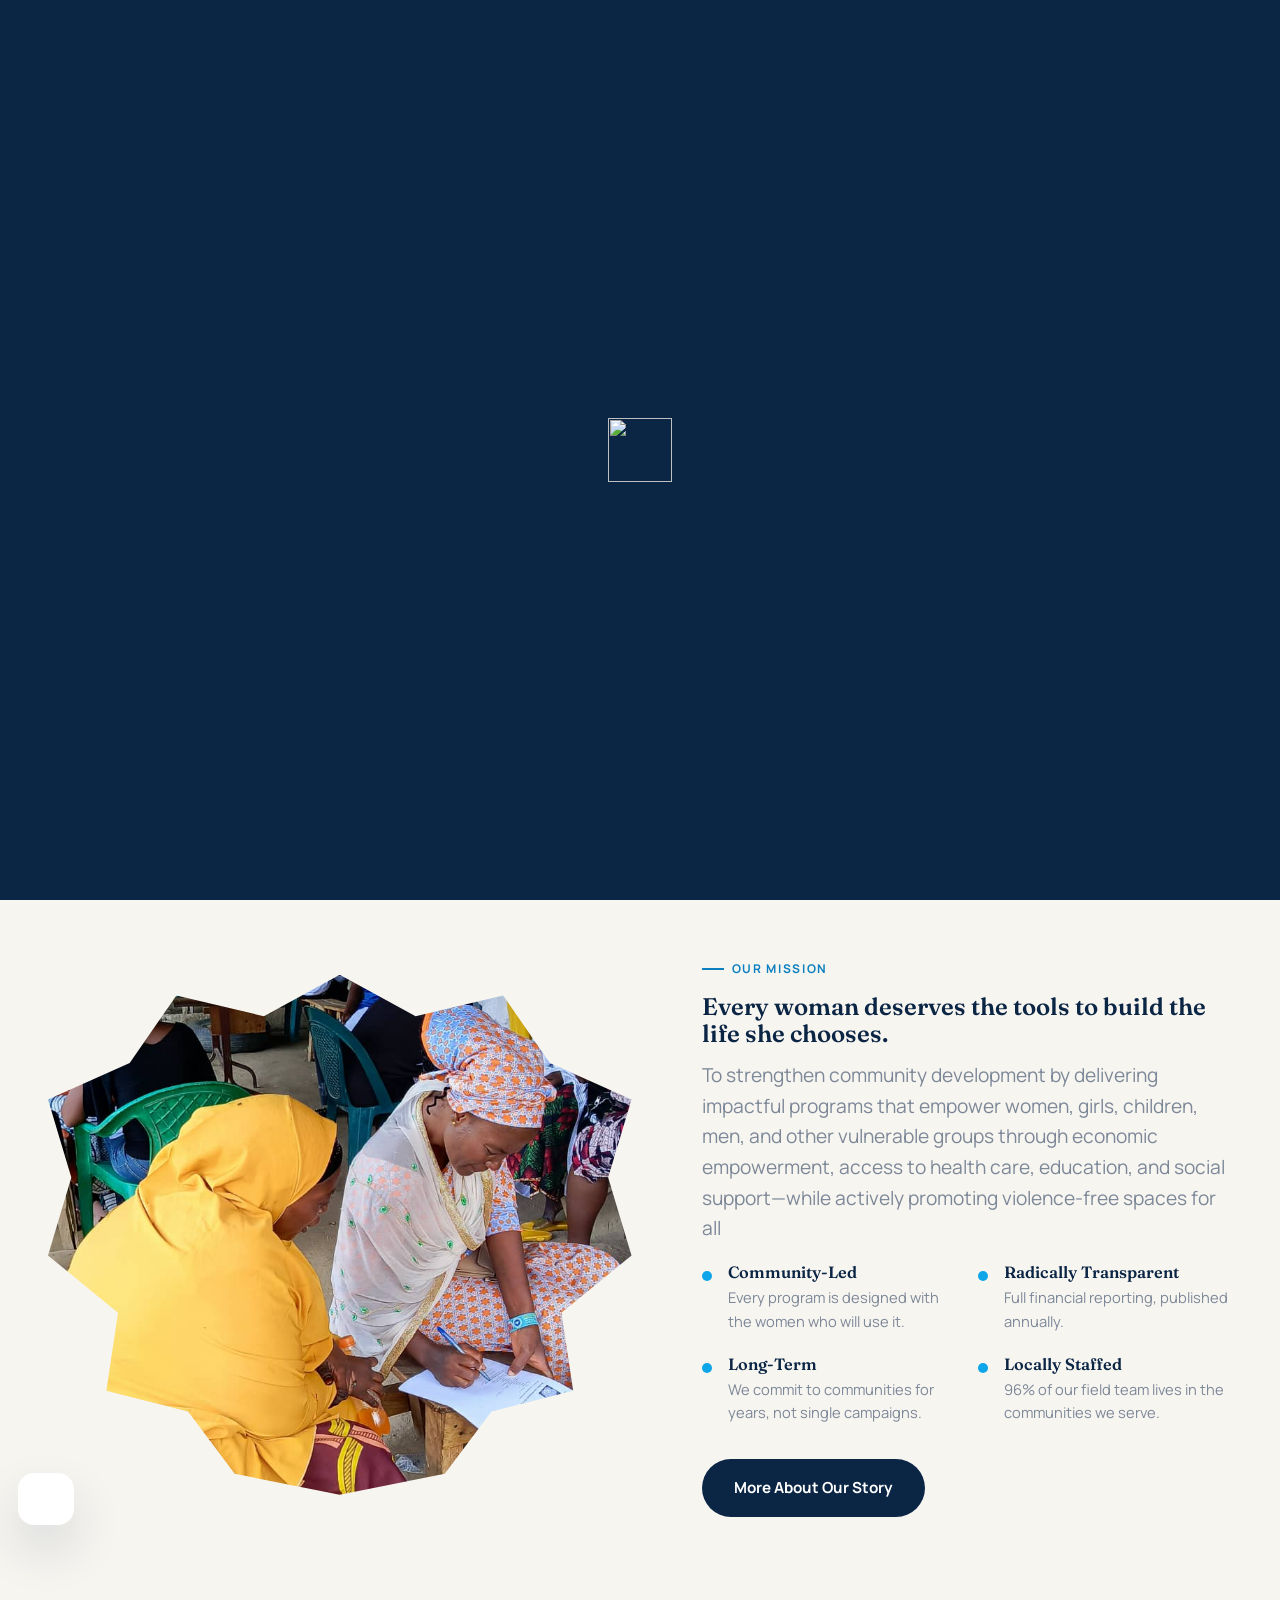
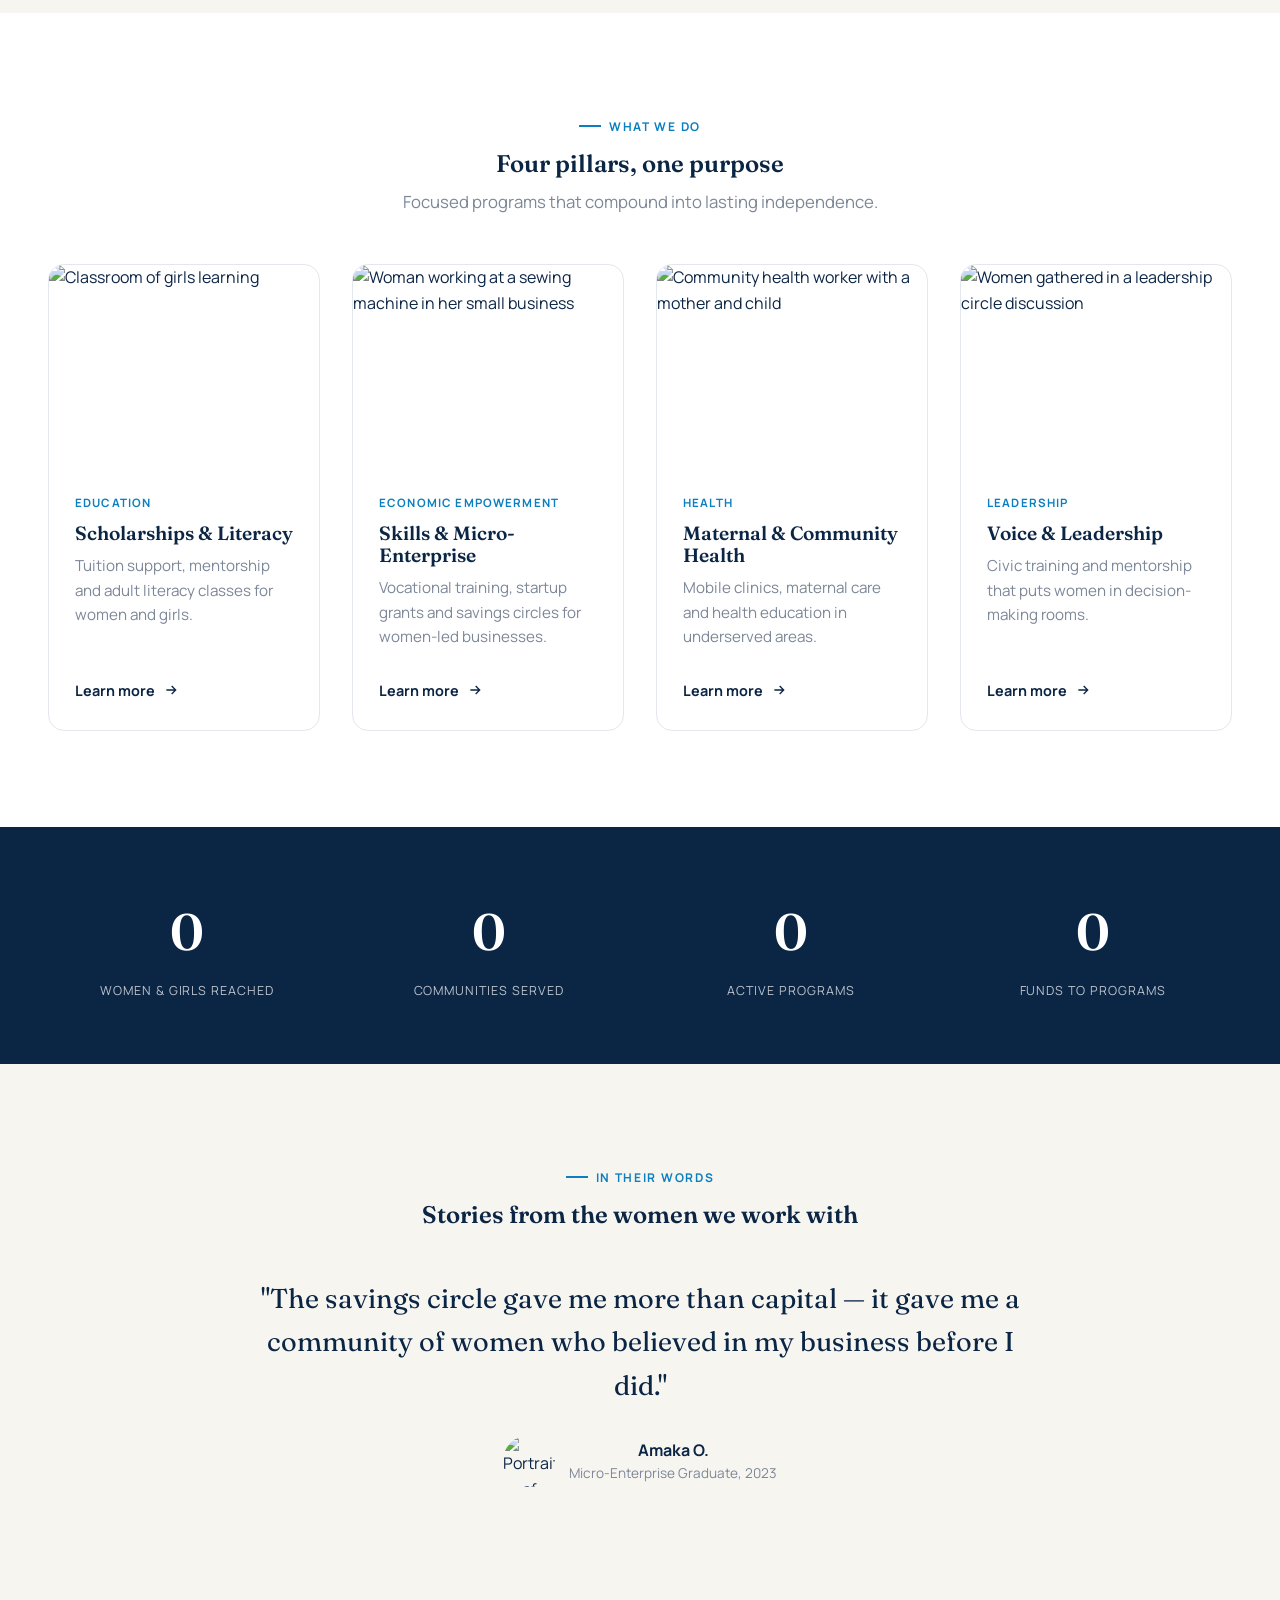
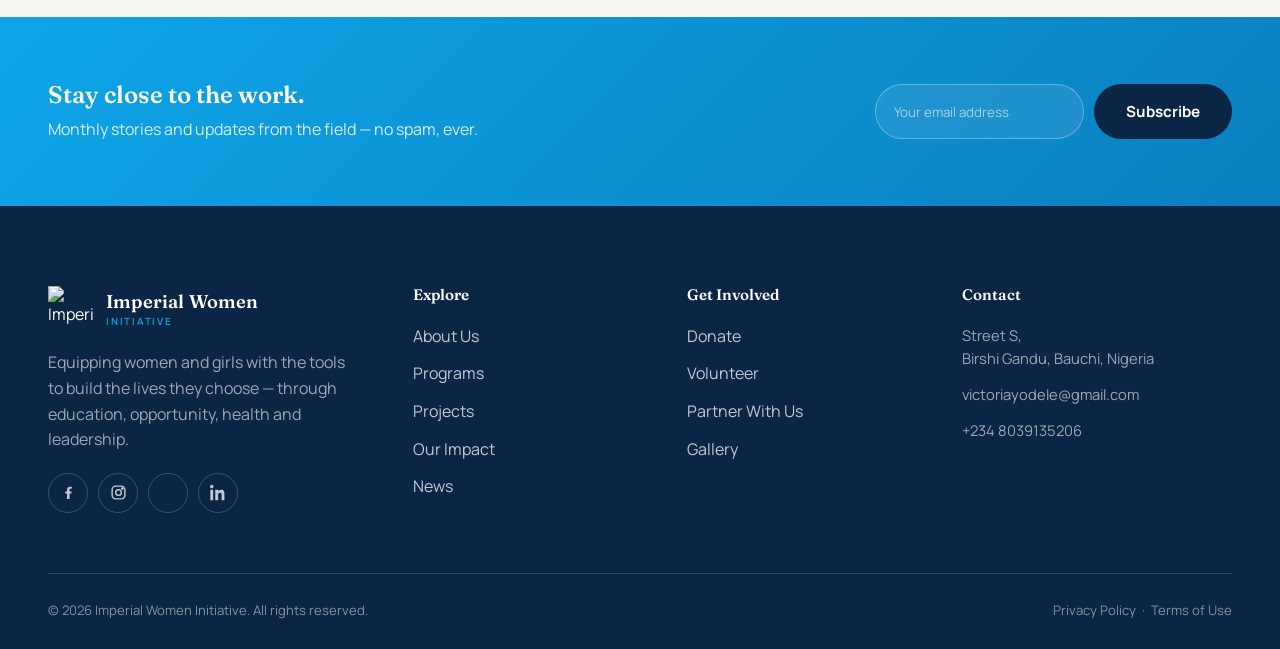
==== index.html @ da3be9a3 "Add files via upload Initial IWI website upload" ====
<!DOCTYPE html>
<html lang="en">
<head>
<meta charset="UTF-8">
<meta name="viewport" content="width=device-width, initial-scale=1.0">
<title>Imperial Women Initiative — Advancing Women, Strengthening Communities</title>
<meta name="description" content="Imperial Women Initiative empowers women and girls through education, economic opportunity, health access and leadership programs across our communities.">
<link rel="icon" href="images/logo.png">
<link rel="preconnect" href="https://fonts.googleapis.com">
<link href="https://fonts.googleapis.com/css2?family=Fraunces:opsz,wght@9..144,500;9..144,600;9..144,700&family=Manrope:wght@400;500;600;700;800&display=swap" rel="stylesheet">
<link rel="stylesheet" href="css/style.css">
</head>
<body class="is-home">

<div class="page-loader"><img src="images/logo.png" alt=""></div>

<!-- ============ HEADER ============ -->
<header class="site-header">
  <div class="container">
    <a href="index.html" class="brand">
      <img src="images/logo.png" alt="Imperial Women Initiative logo">
      <span class="brand-word">Imperial Women<span>Initiative</span></span>
    </a>
    <nav class="main-nav" id="main-nav">
      <a href="index.html">Home</a>
      <a href="about.html">About</a>
      <a href="programs.html">Programs</a>
      <a href="projects.html">Projects</a>
      <a href="impact.html">Impact</a>
      <a href="news.html">News</a>
      <a href="gallery.html">Gallery</a>
      <a href="contact.html">Contact</a>
    </nav>
    <div class="header-cta">
      <a href="donate.html" class="btn btn-primary">Donate</a>
      <button class="nav-toggle" aria-label="Open menu" aria-expanded="false">
        <svg viewBox="0 0 24 24" fill="none" stroke="currentColor" stroke-width="2"><path d="M4 7h16M4 12h16M4 17h16"/></svg>
      </button>
    </div>
  </div>
</header>

<!-- ============ HERO SLIDER ============ -->
<section class="hero-slider" id="home">
  <div class="hero-slide is-active" style="background-image:url('images/Imperial Women Initiative/hero.jpg');"></div>
  <div class="hero-slide" style="background-image:url('images/Imperial Women Initiative/IMG-20250911-WA0008.jpg');"></div>
  <div class="hero-slide" style="background-image:url('https://images.unsplash.com/photo-1573164713988-8665fc963095?q=80&w=1740&auto=format&fit=crop');"></div>

  <div class="hero-inner">
    <span class="hero-eyebrow">Registered Non-Profit · Est. 2016</span>
    <h1>Investing in women<br>is investing in <em>every</em> future.</h1>
    <p class="lede">Imperial Women Initiative equips women and girls with education, economic opportunity, health access and leadership — so entire communities rise with them.</p>
    <div class="hero-actions">
      <a href="donate.html" class="btn btn-primary">Support the Work</a>
      <a href="programs.html" class="btn btn-outline">Explore Our Programs</a>
    </div>

  <div class="hero-dots" aria-label="Slide navigation"></div>
  <div class="hero-nav">
    <button class="hero-arrow hero-prev" aria-label="Previous slide"><svg viewBox="0 0 24 24" fill="none" stroke="currentColor" stroke-width="2"><path d="M15 18l-6-6 6-6"/></svg></button>
    <button class="hero-arrow hero-next" aria-label="Next slide"><svg viewBox="0 0 24 24" fill="none" stroke="currentColor" stroke-width="2"><path d="M9 18l6-6-6-6"/></svg></button>
  </div>
</section>

<!-- ============ PARTNER MARQUEE ============ -->
<div class="marquee-strip">
  <div class="container" style="overflow:hidden;">
    <div class="marquee-track">
      <img src="https://placehold.co/140x40/7C8798/F7F5F0?text=UN+WOMEN" alt="Partner logo">
      <img src="https://placehold.co/140x40/7C8798/F7F5F0?text=GLOBAL+FUND" alt="Partner logo">
      <img src="https://placehold.co/140x40/7C8798/F7F5F0?text=HERSTRONG" alt="Partner logo">
      <img src="https://placehold.co/140x40/7C8798/F7F5F0?text=CIVIC+TRUST" alt="Partner logo">
      <img src="https://placehold.co/140x40/7C8798/F7F5F0?text=OPEN+ROADS" alt="Partner logo">
      <img src="https://placehold.co/140x40/7C8798/F7F5F0?text=BRIGHT+PATH" alt="Partner logo">
      <!-- duplicate set for seamless loop -->
      <img src="https://placehold.co/140x40/7C8798/F7F5F0?text=UN+WOMEN" alt="Partner logo">
      <img src="https://placehold.co/140x40/7C8798/F7F5F0?text=GLOBAL+FUND" alt="Partner logo">
      <img src="https://placehold.co/140x40/7C8798/F7F5F0?text=HERSTRONG" alt="Partner logo">
      <img src="https://placehold.co/140x40/7C8798/F7F5F0?text=CIVIC+TRUST" alt="Partner logo">
      <img src="https://placehold.co/140x40/7C8798/F7F5F0?text=OPEN+ROADS" alt="Partner logo">
      <img src="https://placehold.co/140x40/7C8798/F7F5F0?text=BRIGHT+PATH" alt="Partner logo">
    </div>
  </div>
</div>

<!-- ============ MISSION ============ -->
<section class="section">
  <div class="container mission-grid">
    <div class="mission-media">
      <div class="petal-frame">
        <img src="images/Imperial Women Initiative/IMG-20250911-WA0016.jpg" alt="Women in a skills training workshop">
      </div>
      <div class="mission-card">
        <span class="num"></span>
        <p></p>
      </div>
    </div>
    <div>
      <span class="eyebrow">Our Mission</span>
      <h2>Every woman deserves the tools to build the life she chooses.</h2>
      <p class="lede">To strengthen community development by delivering impactful programs that empower women, girls, children, men, and other vulnerable groups through economic empowerment, access to health care, education, and social support—while actively promoting violence-free spaces for all</p>
      <div class="value-list">
        <div class="value-item">
          <span class="dot"></span>
          <div><h4>Community-Led</h4><p>Every program is designed with the women who will use it.</p></div>
        </div>
        <div class="value-item">
          <span class="dot"></span>
          <div><h4>Radically Transparent</h4><p>Full financial reporting, published annually.</p></div>
        </div>
        <div class="value-item">
          <span class="dot"></span>
          <div><h4>Long-Term</h4><p>We commit to communities for years, not single campaigns.</p></div>
        </div>
        <div class="value-item">
          <span class="dot"></span>
          <div><h4>Locally Staffed</h4><p>96% of our field team lives in the communities we serve.</p></div>
        </div>
      </div>
      <a href="about.html" class="btn btn-navy" style="margin-top:34px;">More About Our Story</a>
    </div>
  </div>
</section>

<!-- ============ PROGRAMS PREVIEW ============ -->
<section class="section" style="background:#fff;">
  <div class="container">
    <div class="section-head center">
      <span class="eyebrow">What We Do</span>
      <h2>Four pillars, one purpose</h2>
      <p>Focused programs that compound into lasting independence.</p>
    </div>
    <div class="grid grid-4">
      <div class="card">
        <div class="card-media"><img src="https://images.unsplash.com/photo-1509062522246-3755977927d7?q=80&w=800&auto=format&fit=crop" alt="Classroom of girls learning"></div>
        <div class="card-body">
          <span class="card-tag">Education</span>
          <h3>Scholarships &amp; Literacy</h3>
          <p>Tuition support, mentorship and adult literacy classes for women and girls.</p>
          <a href="programs.html" class="card-link">Learn more <svg viewBox="0 0 24 24" fill="none" stroke="currentColor" stroke-width="2"><path d="M5 12h14M13 6l6 6-6 6"/></svg></a>
        </div>
      </div>
      <div class="card">
        <div class="card-media"><img src="https://images.unsplash.com/photo-1621243804936-775306a8f2e3?q=80&w=800&auto=format&fit=crop" alt="Woman working at a sewing machine in her small business"></div>
        <div class="card-body">
          <span class="card-tag">Economic Empowerment</span>
          <h3>Skills &amp; Micro-Enterprise</h3>
          <p>Vocational training, startup grants and savings circles for women-led businesses.</p>
          <a href="programs.html" class="card-link">Learn more <svg viewBox="0 0 24 24" fill="none" stroke="currentColor" stroke-width="2"><path d="M5 12h14M13 6l6 6-6 6"/></svg></a>
        </div>
      </div>
      <div class="card">
        <div class="card-media"><img src="https://images.unsplash.com/photo-1584515979956-d9f6e5d09982?q=80&w=800&auto=format&fit=crop" alt="Community health worker with a mother and child"></div>
        <div class="card-body">
          <span class="card-tag">Health</span>
          <h3>Maternal &amp; Community Health</h3>
          <p>Mobile clinics, maternal care and health education in underserved areas.</p>
          <a href="programs.html" class="card-link">Learn more <svg viewBox="0 0 24 24" fill="none" stroke="currentColor" stroke-width="2"><path d="M5 12h14M13 6l6 6-6 6"/></svg></a>
        </div>
      </div>
      <div class="card">
        <div class="card-media"><img src="https://images.unsplash.com/photo-1587825140708-dfaf72ae4b04?q=80&w=800&auto=format&fit=crop" alt="Women gathered in a leadership circle discussion"></div>
        <div class="card-body">
          <span class="card-tag">Leadership</span>
          <h3>Voice &amp; Leadership</h3>
          <p>Civic training and mentorship that puts women in decision-making rooms.</p>
          <a href="programs.html" class="card-link">Learn more <svg viewBox="0 0 24 24" fill="none" stroke="currentColor" stroke-width="2"><path d="M5 12h14M13 6l6 6-6 6"/></svg></a>
        </div>
      </div>
    </div>
  </div>
</section>

<!-- ============ IMPACT COUNTERS ============ -->
<section class="section-tight section-navy">
  <div class="container">
    <div class="counters">
      <div class="counter-item"><span class="num" data-count="8400" data-suffix="+">0</span><div class="cap">Women &amp; Girls Reached</div></div>
      <div class="counter-item"><span class="num" data-count="120" data-suffix="">0</span><div class="cap">Communities Served</div></div>
      <div class="counter-item"><span class="num" data-count="36" data-suffix="">0</span><div class="cap">Active Programs</div></div>
      <div class="counter-item"><span class="num" data-count="94" data-suffix="%">0</span><div class="cap">Funds to Programs</div></div>
    </div>
  </div>
</section>

<!-- ============ TESTIMONIALS ============ -->
<section class="section">
  <div class="container">
    <div class="section-head center">
      <span class="eyebrow">In Their Words</span>
      <h2>Stories from the women we work with</h2>
    </div>
    <div class="testimonial-wrap">
      <div class="testimonial-slide is-active">
        <p class="testimonial-quote">"The savings circle gave me more than capital — it gave me a community of women who believed in my business before I did."</p>
        <div class="testimonial-person">
          <img src="https://images.unsplash.com/photo-1531123897727-8f129e1688ce?q=80&w=200&auto=format&fit=crop" alt="Portrait of Amaka O.">
          <div><div class="name">Amaka O.</div><div class="role">Micro-Enterprise Graduate, 2023</div></div>
        </div>
      </div>
      <div class="testimonial-slide">
        <p class="testimonial-quote">"I finished my nursing certificate because of the scholarship program. My daughters now believe school is possible for them too."</p>
        <div class="testimonial-person">
          <img src="https://images.unsplash.com/photo-1487412720507-e7ab37603c6f?q=80&w=200&auto=format&fit=crop" alt="Portrait of Ngozi F.">
          <div><div class="name">Ngozi F.</div><div class="role">Scholarship Alumna, 2021</div></div>
        </div>
      </div>
      <div class="testimonial-slide">
        <p class="testimonial-quote">"The mobile clinic reached our village when nothing else did. My son was born healthy because of the care I received."</p>
        <div class="testimonial-person">
          <img src="https://images.unsplash.com/photo-1544005313-94ddf0286df2?q=80&w=200&auto=format&fit=crop" alt="Portrait of Blessing A.">
          <div><div class="name">Blessing A.</div><div class="role">Community Health Program</div></div>
        </div>
      </div>
      <div class="testimonial-dots"></div>
    </div>
  </div>
</section>

<!-- ============ CTA / NEWSLETTER ============ -->
<section class="section-tight section-sky">
  <div class="container cta-split">
    <div>
      <h2>Stay close to the work.</h2>
      <p style="color:rgba(255,255,255,.85); margin:0;">Monthly stories and updates from the field — no spam, ever.</p>
    </div>
    <form class="newsletter-form" data-form>
      <input type="email" placeholder="Your email address" required aria-label="Email address">
      <button type="submit" class="btn btn-navy">Subscribe</button>
    </form>
  </div>
</section>

<!-- ============ FOOTER ============ -->
<footer class="site-footer">
  <div class="container">
    <div class="footer-grid">
      <div class="footer-brand">
        <a href="index.html" class="brand">
          <img src="images/logo.png" alt="Imperial Women Initiative logo">
          <span class="brand-word">Imperial Women<span>Initiative</span></span>
        </a>
        <p>Equipping women and girls with the tools to build the lives they choose — through education, opportunity, health and leadership.</p>
        <div class="footer-social">
          <a href="#" aria-label="Facebook"><svg viewBox="0 0 24 24" fill="currentColor"><path d="M13.5 21v-7.5H16l.5-3H13.5V8.3c0-.87.24-1.46 1.5-1.46H16.6V4.14C16.3 4.1 15.3 4 14.1 4c-2.5 0-4.2 1.53-4.2 4.33v2.17H7.4v3h2.5V21h3.6z"/></svg></a>
          <a href="#" aria-label="Instagram"><svg viewBox="0 0 24 24" fill="none" stroke="currentColor" stroke-width="2"><rect x="3" y="3" width="18" height="18" rx="5"/><circle cx="12" cy="12" r="4"/><circle cx="17.5" cy="6.5" r="1"/></svg></a>
          <a href="#" aria-label="X"><svg viewBox="0 0 24 24" fill="currentColor"><path d="M4 4l16 16M20 4L4 20"/></svg></a>
          <a href="#" aria-label="LinkedIn"><svg viewBox="0 0 24 24" fill="currentColor"><path d="M4.98 3.5C4.98 4.88 3.87 6 2.5 6S0 4.88 0 3.5 1.12 1 2.5 1s2.48 1.12 2.48 2.5zM.5 8h4V23h-4V8zm7.5 0h3.8v2.05h.05c.53-1 1.83-2.05 3.77-2.05 4.03 0 4.78 2.65 4.78 6.1V23h-4v-6.9c0-1.65-.03-3.77-2.3-3.77-2.3 0-2.65 1.8-2.65 3.65V23h-4V8z"/></svg></a>
        </div>
      </div>
      <div class="footer-col">
        <h4>Explore</h4>
        <ul>
          <li><a href="about.html">About Us</a></li>
          <li><a href="programs.html">Programs</a></li>
          <li><a href="projects.html">Projects</a></li>
          <li><a href="impact.html">Our Impact</a></li>
          <li><a href="news.html">News</a></li>
        </ul>
      </div>
      <div class="footer-col">
        <h4>Get Involved</h4>
        <ul>
          <li><a href="donate.html">Donate</a></li>
          <li><a href="contact.html">Volunteer</a></li>
          <li><a href="contact.html">Partner With Us</a></li>
          <li><a href="gallery.html">Gallery</a></li>
        </ul>
      </div>
      <div class="footer-col">
        <h4>Contact</h4>
        <ul>
          <li class="addr">Street S,<br>Birshi Gandu, Bauchi, Nigeria</li>
          <li class="addr">victoriayodele@gmail.com</li>
          <li class="addr">+234 8039135206</li>
        </ul>
      </div>
    </div>
    <div class="footer-bottom">
      <span>&copy; <span data-year>2026</span> Imperial Women Initiative. All rights reserved.</span>
      <span><a href="#">Privacy Policy</a> &nbsp;·&nbsp; <a href="#">Terms of Use</a></span>
    </div>
  </div>
</footer>

<button class="back-to-top" aria-label="Back to top"><svg viewBox="0 0 24 24" fill="none" stroke="currentColor" stroke-width="2"><path d="M12 19V5M5 12l7-7 7 7"/></svg></button>

<script src="js/main.js"></script>
</body>
</html>
---- css/style.css ----
/* ============================================================
   IMPERIAL WOMEN INITIATIVE — STYLESHEET
   Palette:  Sky Blue #0EA5E9 · Navy #0B2545 · Off-White #F7F5F0 · Ash #7C8798
   Type:     Display — 'Fraunces'  |  Body — 'Manrope'
   Signature: the "petal" badge shape from the mark, echoed as a
              recurring frame for numerals, images and pull-quotes.
   ============================================================ */

:root{
  --sky:        #0EA5E9;
  --sky-deep:   #0B7FBF;
  --navy:       #0B2545;
  --navy-soft:  #16345E;
  --off-white:  #F7F5F0;
  --ash:        #7C8798;
  --ash-light:  #E4E7EC;
  --white:      #ffffff;

  --font-display: 'Fraunces', 'Georgia', serif;
  --font-body:    'Manrope', -apple-system, Segoe UI, sans-serif;

  --container: 1240px;
  --radius-lg: 28px;
  --radius-md: 16px;
  --radius-sm: 10px;

  --ease: cubic-bezier(.22,.61,.36,1);
}

@media (prefers-reduced-motion: reduce){
  *, *::before, *::after{ animation-duration: .001ms !important; animation-iteration-count: 1 !important; transition-duration: .001ms !important; scroll-behavior: auto !important; }
}

*{ box-sizing: border-box; }
html{ scroll-behavior: smooth; }
body{
  margin:0;
  font-family: var(--font-body);
  color: var(--navy);
  background: var(--off-white);
  -webkit-font-smoothing: antialiased;
  line-height: 1.6;
}
img{ max-width:100%; display:block; }
a{ color: inherit; text-decoration:none; }
ul{ margin:0; padding:0; list-style:none; }
h1,h2,h3,h4{ font-family: var(--font-display); margin:0 0 .5em; color: var(--navy); font-weight:600; line-height:1.15; }
p{ margin:0 0 1em; }
button{ font-family: inherit; cursor:pointer; }
:focus-visible{ outline: 3px solid var(--sky); outline-offset: 3px; }

.container{ width:100%; max-width: var(--container); margin:0 auto; padding: 0 28px; }
.section{ padding: 96px 0; }
.section-tight{ padding: 64px 0; }
.section-navy{ background: var(--navy); color: var(--off-white); }
.section-navy h2, .section-navy h3{ color: var(--white); }
.section-sky{ background: linear-gradient(135deg, var(--sky) 0%, var(--sky-deep) 100%); color: var(--white); }
.section-sky h2{ color: var(--white); }

.eyebrow{
  display:inline-flex; align-items:center; gap:8px;
  font-family: var(--font-body); font-weight:700; font-size:.75rem;
  letter-spacing:.14em; text-transform:uppercase; color: var(--sky-deep);
  margin-bottom: 14px;
}
.section-navy .eyebrow, .section-sky .eyebrow{ color: var(--sky); }
.eyebrow::before{ content:""; width:22px; height:2px; background: currentColor; display:inline-block; }

.section-head{ max-width: 640px; margin-bottom: 48px; }
.section-head.center{ margin-left:auto; margin-right:auto; text-align:center; }
.section-head p{ color: var(--ash); font-size:1.05rem; }

.lede{ font-size:1.2rem; color: var(--ash); max-width: 60ch; }

/* -------- Buttons -------- */
.btn{
  display:inline-flex; align-items:center; justify-content:center; gap:10px;
  padding: 15px 30px; border-radius: 999px; font-weight:700; font-size:.95rem;
  border: 2px solid transparent; transition: transform .25s var(--ease), background .25s, color .25s, border-color .25s;
  white-space:nowrap;
}
.btn:hover{ transform: translateY(-2px); }
.btn-primary{ background: var(--sky); color: var(--white); }
.btn-primary:hover{ background: var(--sky-deep); }
.btn-navy{ background: var(--navy); color: var(--white); }
.btn-navy:hover{ background: var(--navy-soft); }
.btn-outline{ border-color: currentColor; color: var(--navy); background:transparent; }
.btn-outline:hover{ background: var(--navy); color:var(--white); border-color: var(--navy); }
.section-navy .btn-outline, .section-sky .btn-outline{ color: var(--white); }
.section-navy .btn-outline:hover{ background: var(--white); color: var(--navy); }
.btn-block{ width:100%; }

/* -------- Petal signature shape -------- */
.petal-frame{
  --p: 0%;
  clip-path: polygon(
    50% 0%, 63% 8%, 78% 4%, 86% 17%, 100% 24%, 96% 39%, 100% 54%,
    88% 65%, 90% 80%, 76% 84%, 68% 96%, 50% 100%, 32% 96%, 24% 84%,
    10% 80%, 12% 65%, 0% 54%, 4% 39%, 0% 24%, 14% 17%, 22% 4%, 37% 8%
  );
}
.petal-badge{
  width: 120px; height:170px; display:flex; align-items:center; justify-content:center;
  background: var(--sky); color:#fff; font-family: var(--font-display); font-weight:600; font-size:1.6rem;
}

/* ============================================================
   HEADER
   ============================================================ */
.site-header{
  position: fixed; top:0; left:0; right:0; z-index: 1000;
  padding: 22px 0;
  transition: background .35s var(--ease), padding .35s var(--ease), box-shadow .35s var(--ease);
}
.site-header .container{ display:flex; align-items:center; justify-content:space-between; gap:24px; }
.site-header.is-scrolled{
  background: rgba(11,37,69,.92);
  backdrop-filter: blur(10px);
  padding: 12px 0;
  box-shadow: 0 10px 30px rgba(11,37,69,.15);
}
body:not(.is-home) .site-header{ background: var(--navy); padding:14px 0; }

.brand{ display:flex; align-items:center; gap:12px; color:#fff; }
.brand img{ width:46px; height:46px; }
.brand-word{ font-family: var(--font-display); font-weight:600; font-size:1.15rem; letter-spacing:.01em; line-height:1.1; }
.brand-word span{ display:block; font-family: var(--font-body); font-weight:600; font-size:.62rem; letter-spacing:.18em; text-transform:uppercase; color: var(--sky); margin-top:3px; }

.main-nav{ display:flex; align-items:center; gap:6px; }
.main-nav a{
  color: rgba(255,255,255,.82); font-weight:600; font-size:.93rem; padding: 10px 14px; border-radius: 999px;
  transition: background .25s, color .25s;
}
.main-nav a:hover, .main-nav a.active{ background: rgba(255,255,255,.12); color:#fff; }

.header-cta{ display:flex; align-items:center; gap:14px; }
.nav-toggle{ display:none; background:transparent; border:0; padding:8px; color:#fff; }
.nav-toggle svg{ width:26px; height:26px; }

@media (max-width: 980px){
  .main-nav{
    position:fixed; inset: 0 0 0 auto; width: min(340px, 86vw); height:100vh;
    background: var(--navy); flex-direction:column; align-items:flex-start; padding: 100px 30px 30px;
    transform: translateX(100%); transition: transform .4s var(--ease); gap:4px;
  }
  .main-nav.open{ transform:translateX(0); }
  .main-nav a{ width:100%; padding:14px 10px; font-size:1.05rem; }
  .nav-toggle{ display:inline-flex; }
  .header-cta .btn-outline{ display:none; }
}

/* ============================================================
   HERO — full-screen slider with headline overlay
   ============================================================ */
.hero-slider{
  position:relative; height:80vh; min-height:760px; overflow:hidden; color:#fff; padding-top: 260px;
}
.hero-slide{
  position:absolute; inset:0; opacity:0; visibility:hidden; transition: opacity 1.1s ease;
  background-size:cover; background-position:center;
}
.hero-slide.is-active{ opacity:1; visibility:visible; }
.hero-slide::after{
  content:""; position:absolute; inset:0;
  background: linear-gradient(0deg, rgba(6,20,40,.86) 0%, rgba(6,20,40,.55) 45%, rgba(11,37,69,.4) 100%);
}
.hero-inner{
  position:relative; z-index:2; height:100%; display:flex; flex-direction:column; justify-content:center;
  max-width: var(--container); margin:0 auto; padding: 0 28px 90px;
}
.hero-eyebrow{
  display:inline-flex; align-items:center; gap:10px; font-weight:700; font-size:.78rem;
  letter-spacing:.16em; text-transform:uppercase; color: var(--sky);
  background: rgba(107, 117, 130, 0.733); border:1px solid rgba(147, 153, 155, 0.4);
  padding: 8px 16px; border-radius:999px; margin-bottom:26px; width:max-content;
}
.hero-inner h1{
  color:#fff; font-size: clamp(2.4rem, 5.6vw, 4.6rem); max-width: 14ch; margin-bottom: 22px; letter-spacing:-.01em;
}
.hero-inner h1 em{ font-style:normal; color: var(--sky); }
.hero-inner .lede{ color: rgba(255,255,255,.86); font-size:1.2rem; max-width:52ch; margin-bottom:36px; }
.hero-actions{ display:flex; flex-wrap:wrap; gap:16px; margin-bottom:56px; }

.hero-stats{ display:flex; flex-wrap:wrap; gap:0; border-top:1px solid rgba(255,255,255,.22); padding-top:28px; }
.hero-stats .stat{ padding-right:44px; margin-right:44px; border-right:1px solid rgba(255,255,255,.22); }
.hero-stats .stat:last-child{ border-right:0; margin-right:0; padding-right:0; }
.hero-stats .num{ font-family: var(--font-display); font-size:2.1rem; color:#fff; display:block; font-weight:600; }
.hero-stats .cap{ font-size:.8rem; color: rgba(255,255,255,.7); text-transform:uppercase; letter-spacing:.08em; }

.hero-nav{ position:absolute; z-index:3; bottom:40px; right:32px; display:flex; gap:10px; }
.hero-dots{ position:absolute; z-index:3; bottom:48px; left:28px; display:flex; gap:9px; }
.hero-dots button{ width:34px; height:4px; background: rgba(255,255,255,.35); border:0; border-radius:3px; padding:0; transition:background .3s; }
.hero-dots button.is-active{ background: var(--sky); }
.hero-arrow{
  width:52px; height:52px; border-radius:50%; border:1px solid rgba(255,255,255,.35); background: rgba(255,255,255,.06);
  color:#fff; display:flex; align-items:center; justify-content:center; transition: background .25s, transform .25s;
}
.hero-arrow:hover{ background: var(--sky); border-color: var(--sky); transform: scale(1.06); }
.hero-arrow svg{ width:20px; height:20px; }

.scroll-cue{
  position:absolute; z-index:3; left:50%; bottom:26px; transform:translateX(-50%);
  display:none; flex-direction:column; align-items:center; gap:8px; color: rgba(255,255,255,.75); font-size:.72rem;
  letter-spacing:.14em; text-transform:uppercase;
}
.scroll-cue .line{ width:1px; height:34px; background: linear-gradient(180deg, rgba(255,255,255,.8), transparent); animation: cue 2.2s ease-in-out infinite; }
@keyframes cue{ 0%{ transform: scaleY(0); transform-origin: top;} 50%{ transform: scaleY(1); transform-origin: top;} 51%{ transform-origin: bottom;} 100%{ transform: scaleY(0); transform-origin: bottom;} }

/* Non-home page header spacer / simple page hero */
.page-hero{
  background: var(--navy); color:#fff; padding: 200px 0 90px; position:relative; overflow:hidden;
}
.page-hero::before{
  content:""; position:absolute; width:600px; height:600px; border-radius:50%;
  background: radial-gradient(circle, rgba(14,165,233,.28), transparent 70%);
  top:-260px; right:-200px;
}
.page-hero .container{ position:relative; }
.page-hero h1{ color:#fff; font-size: clamp(2.2rem, 4.6vw, 3.4rem); max-width: 18ch; }
.breadcrumb{ display:flex; gap:8px; align-items:center; color: var(--sky); font-weight:700; font-size:.78rem; text-transform:uppercase; letter-spacing:.1em; margin-bottom:18px; }
.breadcrumb span{ color: rgba(255,255,255,.5); }

/* ============================================================
   MARQUEE
   ============================================================ */
.marquee-strip{ background: var(--off-white); border-top:1px solid var(--ash-light); border-bottom:1px solid var(--ash-light); padding: 30px 0; overflow:hidden; }
.marquee-track{ display:flex; width:max-content; gap:70px; animation: marquee 32s linear infinite; align-items:center; }
.marquee-track img{ height:34px; width:auto; filter: grayscale(1) opacity(.55); }
@keyframes marquee{ from{ transform:translateX(0);} to{ transform: translateX(-50%);} }

/* ============================================================
   MISSION STRIP
   ============================================================ */
.mission-grid{ display:grid; grid-template-columns: 1.1fr 1fr; gap:70px; align-items:center; }
.mission-media{ position:relative; }
.mission-media .petal-frame{ overflow:hidden; }
.mission-media .petal-frame img{ width:100%; height:520px; object-fit:cover; }
.mission-card{
  position:absolute; bottom:-30px; left:-30px; background:#fff; border-radius: var(--radius-md);
  padding:26px 28px; box-shadow: 0 24px 50px rgba(11,37,69,.14); max-width:260px;
}
.mission-card .num{ font-family: var(--font-display); font-size:2.2rem; color: var(--sky-deep); }
.mission-card p{ margin:0; color: var(--ash); font-size:.9rem; }

/* ============================================================
   PROGRAM / CARD GRIDS
   ============================================================ */
.grid{ display:grid; gap:32px; }
.grid-3{ grid-template-columns: repeat(3, 1fr); }
.grid-4{ grid-template-columns: repeat(4, 1fr); }
.grid-2{ grid-template-columns: repeat(2, 1fr); }

.card{
  background:#fff; border-radius: var(--radius-md); overflow:hidden; border:1px solid var(--ash-light);
  transition: transform .35s var(--ease), box-shadow .35s var(--ease);
  display:flex; flex-direction:column; height:100%;
}
.card:hover{ transform: translateY(-6px); box-shadow: 0 26px 46px rgba(11,37,69,.12); }
.card-media{ aspect-ratio: 4/3; overflow:hidden; }
.card-media img{ width:100%; height:100%; object-fit:cover; transition: transform .6s var(--ease); }
.card:hover .card-media img{ transform: scale(1.07); }
.card-body{ padding: 26px 26px 28px; flex:1; display:flex; flex-direction:column; }
.card-tag{ font-size:.72rem; font-weight:700; letter-spacing:.1em; text-transform:uppercase; color: var(--sky-deep); margin-bottom:10px; }
.card-body h3{ font-size:1.2rem; margin-bottom:10px; }
.card-body p{ color: var(--ash); font-size:.95rem; flex:1; }
.card-link{ margin-top:14px; font-weight:700; font-size:.9rem; color: var(--navy); display:inline-flex; align-items:center; gap:8px; }
.card-link svg{ width:16px; height:16px; transition: transform .25s; }
.card-link:hover svg{ transform: translateX(4px); }

.program-icon{
  width:64px; height:64px; border-radius: var(--radius-sm); background: rgba(14,165,233,.1); color: var(--sky-deep);
  display:flex; align-items:center; justify-content:center; margin-bottom:20px;
}
.program-icon svg{ width:28px; height:28px; }

/* ============================================================
   COUNTERS
   ============================================================ */
.counters{ display:grid; grid-template-columns: repeat(4,1fr); gap:24px; text-align:center; }
.counter-item .num{ font-family: var(--font-display); font-size: clamp(2.2rem,4vw,3.2rem); color:#fff; font-weight:600; }
.counter-item .cap{ color: rgba(255,255,255,.72); text-transform:uppercase; letter-spacing:.08em; font-size:.78rem; margin-top:8px; }

/* ============================================================
   TESTIMONIALS
   ============================================================ */
.testimonial-wrap{ max-width:760px; margin:0 auto; text-align:center; position:relative; }
.testimonial-slide{ display:none; }
.testimonial-slide.is-active{ display:block; animation: fadeUp .6s var(--ease); }
@keyframes fadeUp{ from{ opacity:0; transform:translateY(14px);} to{ opacity:1; transform:translateY(0);} }
.testimonial-quote{ font-family: var(--font-display); font-size: clamp(1.3rem,2.4vw,1.7rem); color: var(--navy); margin-bottom:28px; }
.testimonial-person{ display:flex; align-items:center; justify-content:center; gap:14px; }
.testimonial-person img{ width:52px; height:52px; border-radius:50%; object-fit:cover; }
.testimonial-person .name{ font-weight:700; }
.testimonial-person .role{ color: var(--ash); font-size:.85rem; }
.testimonial-dots{ display:flex; justify-content:center; gap:9px; margin-top:34px; }
.testimonial-dots button{ width:9px; height:9px; border-radius:50%; border:0; background: var(--ash-light); }
.testimonial-dots button.is-active{ background: var(--sky); }

/* ============================================================
   GALLERY / LIGHTBOX
   ============================================================ */
.gallery-grid{ display:grid; grid-template-columns: repeat(4, 1fr); grid-auto-rows: 220px; gap:16px; }
.gallery-item{ overflow:hidden; border-radius: var(--radius-sm); cursor:pointer; position:relative; }
.gallery-item img{ width:100%; height:100%; object-fit:cover; transition: transform .5s var(--ease); }
.gallery-item:hover img{ transform:scale(1.08); }
.gallery-item.tall{ grid-row: span 2; }
.gallery-item.wide{ grid-column: span 2; }
.gallery-item::after{ content:"+"; position:absolute; inset:0; display:flex; align-items:center; justify-content:center; font-size:2rem; color:#fff; background: rgba(11,37,69,0); transition: background .3s; }
.gallery-item:hover::after{ background: rgba(11,37,69,.35); }

.lightbox{ position:fixed; inset:0; z-index:2000; background: rgba(6,15,28,.94); display:none; align-items:center; justify-content:center; padding:40px; }
.lightbox.is-open{ display:flex; }
.lightbox img{ max-width:min(1000px,90vw); max-height:82vh; border-radius:12px; }
.lightbox-close, .lightbox-prev, .lightbox-next{
  position:absolute; background: rgba(255,255,255,.1); border:1px solid rgba(255,255,255,.25); color:#fff;
  width:48px; height:48px; border-radius:50%; display:flex; align-items:center; justify-content:center;
}
.lightbox-close{ top:26px; right:26px; }
.lightbox-prev{ left:26px; top:50%; transform:translateY(-50%); }
.lightbox-next{ right:26px; top:50%; transform:translateY(-50%); }
.lightbox-close svg, .lightbox-prev svg, .lightbox-next svg{ width:20px; height:20px; }

/* ============================================================
   NEWSLETTER / CTA
   ============================================================ */
.cta-split{ display:flex; align-items:center; justify-content:space-between; gap:40px; flex-wrap:wrap; }
.cta-split h2{ margin-bottom:8px; }
.newsletter-form{ display:flex; gap:10px; max-width:420px; }
.newsletter-form input{
  flex:1; padding:15px 18px; border-radius:999px; border:1px solid rgba(255,255,255,.3);
  background: rgba(255,255,255,.08); color:#fff; font-family: inherit;
}
.newsletter-form input::placeholder{ color: rgba(255,255,255,.6); }

/* ============================================================
   FORMS
   ============================================================ */
.form-grid{ display:grid; grid-template-columns: 1fr 1fr; gap:20px; }
.field{ display:flex; flex-direction:column; gap:8px; margin-bottom:20px; }
.field.full{ grid-column: 1 / -1; }
.field label{ font-weight:700; font-size:.85rem; }
.field input, .field select, .field textarea{
  padding:14px 16px; border-radius: var(--radius-sm); border:1px solid var(--ash-light); background:#fff;
  font-family: inherit; font-size:.95rem; color: var(--navy);
}
.field input:focus, .field select:focus, .field textarea:focus{ border-color: var(--sky); }
.form-note{ font-size:.82rem; color: var(--ash); margin-top:-6px; }
.form-success{ display:none; background: rgba(14,165,233,.1); border:1px solid var(--sky); color: var(--navy); padding:16px 20px; border-radius: var(--radius-sm); margin-bottom:20px; font-weight:600; }
.form-success.is-visible{ display:block; }

/* ============================================================
   FOOTER
   ============================================================ */
.site-footer{ background: var(--navy); color: rgba(255,255,255,.75); padding: 80px 0 28px; }
.footer-grid{ display:grid; grid-template-columns: 1.4fr 1fr 1fr 1.2fr; gap:50px; margin-bottom:60px; }
.footer-brand .brand{ margin-bottom:18px; }
.footer-brand p{ color: rgba(255,255,255,.6); max-width:32ch; }
.footer-social{ display:flex; gap:10px; margin-top:20px; }
.footer-social a{ width:40px; height:40px; border-radius:50%; border:1px solid rgba(255,255,255,.2); display:flex; align-items:center; justify-content:center; transition: background .25s, border-color .25s; }
.footer-social a:hover{ background: var(--sky); border-color: var(--sky); }
.footer-social svg{ width:17px; height:17px; }
.footer-col h4{ color:#fff; font-size:.95rem; margin-bottom:20px; }
.footer-col ul li{ margin-bottom:12px; }
.footer-col a:hover{ color: var(--sky); }
.footer-col .addr{ color: rgba(255,255,255,.6); font-size:.92rem; }
.footer-bottom{ border-top:1px solid rgba(255,255,255,.14); padding-top:26px; display:flex; justify-content:space-between; flex-wrap:wrap; gap:14px; font-size:.82rem; color: rgba(255,255,255,.5); }
.footer-bottom a:hover{ color: var(--sky); }

/* ============================================================
   BACK TO TOP / LOADER
   ============================================================ */
.back-to-top{
  position:fixed; z-index:900; right:26px; bottom:26px; width:50px; height:50px; border-radius:50%;
  background: var(--sky); color:#fff; border:0; display:flex; align-items:center; justify-content:center;
  opacity:0; visibility:hidden; transform: translateY(10px); transition: opacity .3s, transform .3s, visibility .3s;
  box-shadow: 0 14px 30px rgba(14,165,233,.35);
}
.back-to-top.is-visible{ opacity:1; visibility:visible; transform:translateY(0); }
.back-to-top svg{ width:20px; height:20px; }

.page-loader{
  position:fixed; inset:0; z-index:5000; background: var(--navy); display:flex; align-items:center; justify-content:center;
  transition: opacity .5s var(--ease), visibility .5s var(--ease);
}
.page-loader img{ width:64px; height:64px; animation: pulse 1.3s ease-in-out infinite; }
@keyframes pulse{ 0%,100%{ transform:scale(1); opacity:1;} 50%{ transform:scale(.85); opacity:.6;} }
.page-loader.is-hidden{ opacity:0; visibility:hidden; }

/* ============================================================
   MISC PAGE PATTERNS
   ============================================================ */
.split{ display:grid; grid-template-columns: 1fr 1fr; gap:60px; align-items:center; }
.value-list{ display:grid; grid-template-columns: 1fr 1fr; gap:22px; margin-top:10px; }
.value-item{ display:flex; gap:16px; }
.value-item .dot{ width:10px; height:10px; border-radius:50%; background: var(--sky); margin-top:8px; flex-shrink:0; }
.value-item h4{ margin-bottom:4px; font-size:1.02rem; }
.value-item p{ color: var(--ash); font-size:.92rem; margin:0; }

.timeline{ position:relative; padding-left:34px; border-left:2px solid var(--ash-light); }
.timeline-item{ position:relative; padding-bottom:44px; }
.timeline-item:last-child{ padding-bottom:0; }
.timeline-item::before{ content:""; position:absolute; left:-40px; top:2px; width:14px; height:14px; border-radius:50%; background: var(--sky); border:3px solid var(--off-white); box-shadow: 0 0 0 2px var(--sky); }
.timeline-item .year{ font-weight:800; color: var(--sky-deep); font-size:.85rem; letter-spacing:.06em; text-transform:uppercase; }

.team-card{ text-align:center; }
.team-card .petal-frame{ overflow:hidden; margin:0 auto 18px; width:180px; height:180px; }
.team-card .petal-frame img{ width:100%; height:100%; object-fit:cover; }
.team-card h4{ margin-bottom:2px; }
.team-card .role{ color: var(--sky-deep); font-weight:700; font-size:.85rem; }

.vid {
    width: 100%;
    max-width: 1300px;
    margin: auto;
    height: 110%;
}

.video-container video {
    width: 20%;
    height: 30%;
    display: block;
    border-radius: 10px;
}

.news-meta{ display:flex; gap:14px; color: var(--ash); font-size:.82rem; margin-bottom:10px; }

.donate-tiers{ display:grid; grid-template-columns: repeat(4,1fr); gap:18px; }
.tier-btn{ background:#fff; border:2px solid var(--ash-light); border-radius: var(--radius-sm); padding:20px; text-align:center; font-weight:800; font-size:1.2rem; color: var(--navy); transition: border-color .2s, background .2s; }
.tier-btn:hover, .tier-btn.is-selected{ border-color: var(--sky); background: rgba(14,165,233,.06); }
.tier-btn .cap{ display:block; font-weight:600; font-size:.72rem; color: var(--ash); margin-top:4px; text-transform:uppercase; letter-spacing:.06em; }
.donate-toggle{ display:inline-flex; background:#fff; border:1px solid var(--ash-light); border-radius:999px; padding:4px; margin-bottom:28px; }
.donate-toggle button{ border:0; background:transparent; padding:10px 22px; border-radius:999px; font-weight:700; color: var(--ash); }
.donate-toggle button.is-active{ background: var(--navy); color:#fff; }

.impact-map{ background:#fff; border-radius: var(--radius-lg); padding:50px; border:1px solid var(--ash-light); }
.bar-row{ display:grid; grid-template-columns: 160px 1fr 60px; align-items:center; gap:16px; margin-bottom:20px; }
.bar-row .label{ font-weight:700; font-size:.92rem; }
.bar-track{ height:10px; background: var(--ash-light); border-radius:999px; overflow:hidden; }
.bar-fill{ height:100%; background: linear-gradient(90deg, var(--sky), var(--sky-deep)); border-radius:999px; width:0; transition: width 1.4s var(--ease); }
.bar-row .pct{ font-weight:800; color: var(--sky-deep); text-align:right; }

.error-page{ min-height:100vh; display:flex; align-items:center; justify-content:center; text-align:center; padding: 140px 28px 80px; background: var(--off-white); }
.error-page .code{ font-family: var(--font-display); font-size: clamp(5rem,16vw,9rem); color: var(--sky); line-height:1; }

/* ============================================================
   RESPONSIVE
   ============================================================ */
@media (max-width: 1080px){
  .grid-4{ grid-template-columns: repeat(2,1fr); }
  .grid-3{ grid-template-columns: repeat(2,1fr); }
  .counters{ grid-template-columns: repeat(2,1fr); gap:36px; }
  .footer-grid{ grid-template-columns: 1fr 1fr; }
  .gallery-grid{ grid-template-columns: repeat(2,1fr); }
  .donate-tiers{ grid-template-columns: repeat(2,1fr); }
}
@media (max-width: 860px){
  .mission-grid, .split{ grid-template-columns: 1fr; }
  .mission-media{ margin-bottom:60px; }
  .value-list{ grid-template-columns: 1fr; }
  .hero-stats .stat{ padding-right:24px; margin-right:24px; }
}
@media (max-width: 640px){
  .section{ padding: 64px 0; }
  .grid-3, .grid-4, .grid-2{ grid-template-columns: 1fr; }
  .form-grid{ grid-template-columns: 1fr; }
  .cta-split{ flex-direction:column; align-items:flex-start; }
  .newsletter-form{ width:100%; max-width:none; }
  .gallery-grid{ grid-template-columns: 1fr 1fr; grid-auto-rows:160px; }
  .footer-grid{ grid-template-columns: 1fr; gap:36px; }
  .footer-bottom{ flex-direction:column; }
  .hero-stats{ gap:20px 0; }
  .hero-stats .stat{ width:50%; border-right:0 !important; margin-right:0 !important; padding-right:0 !important; }
}
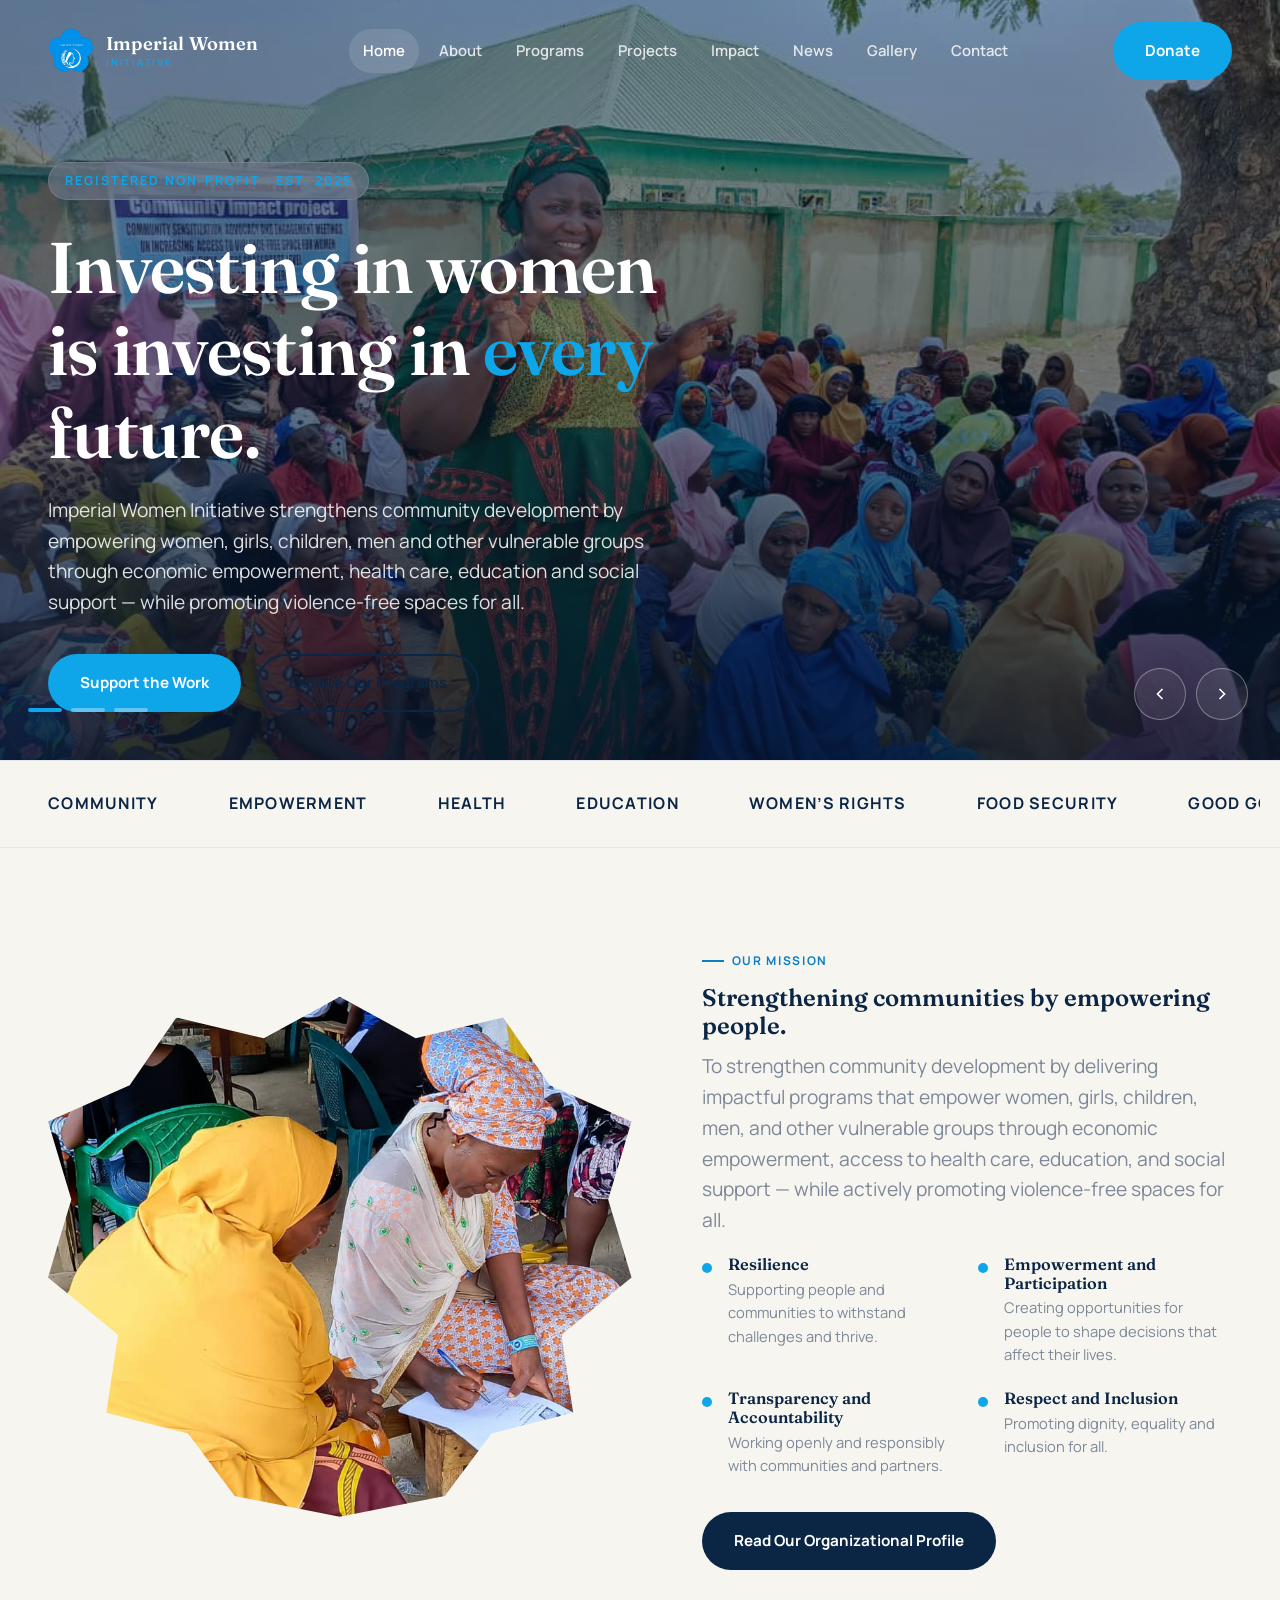
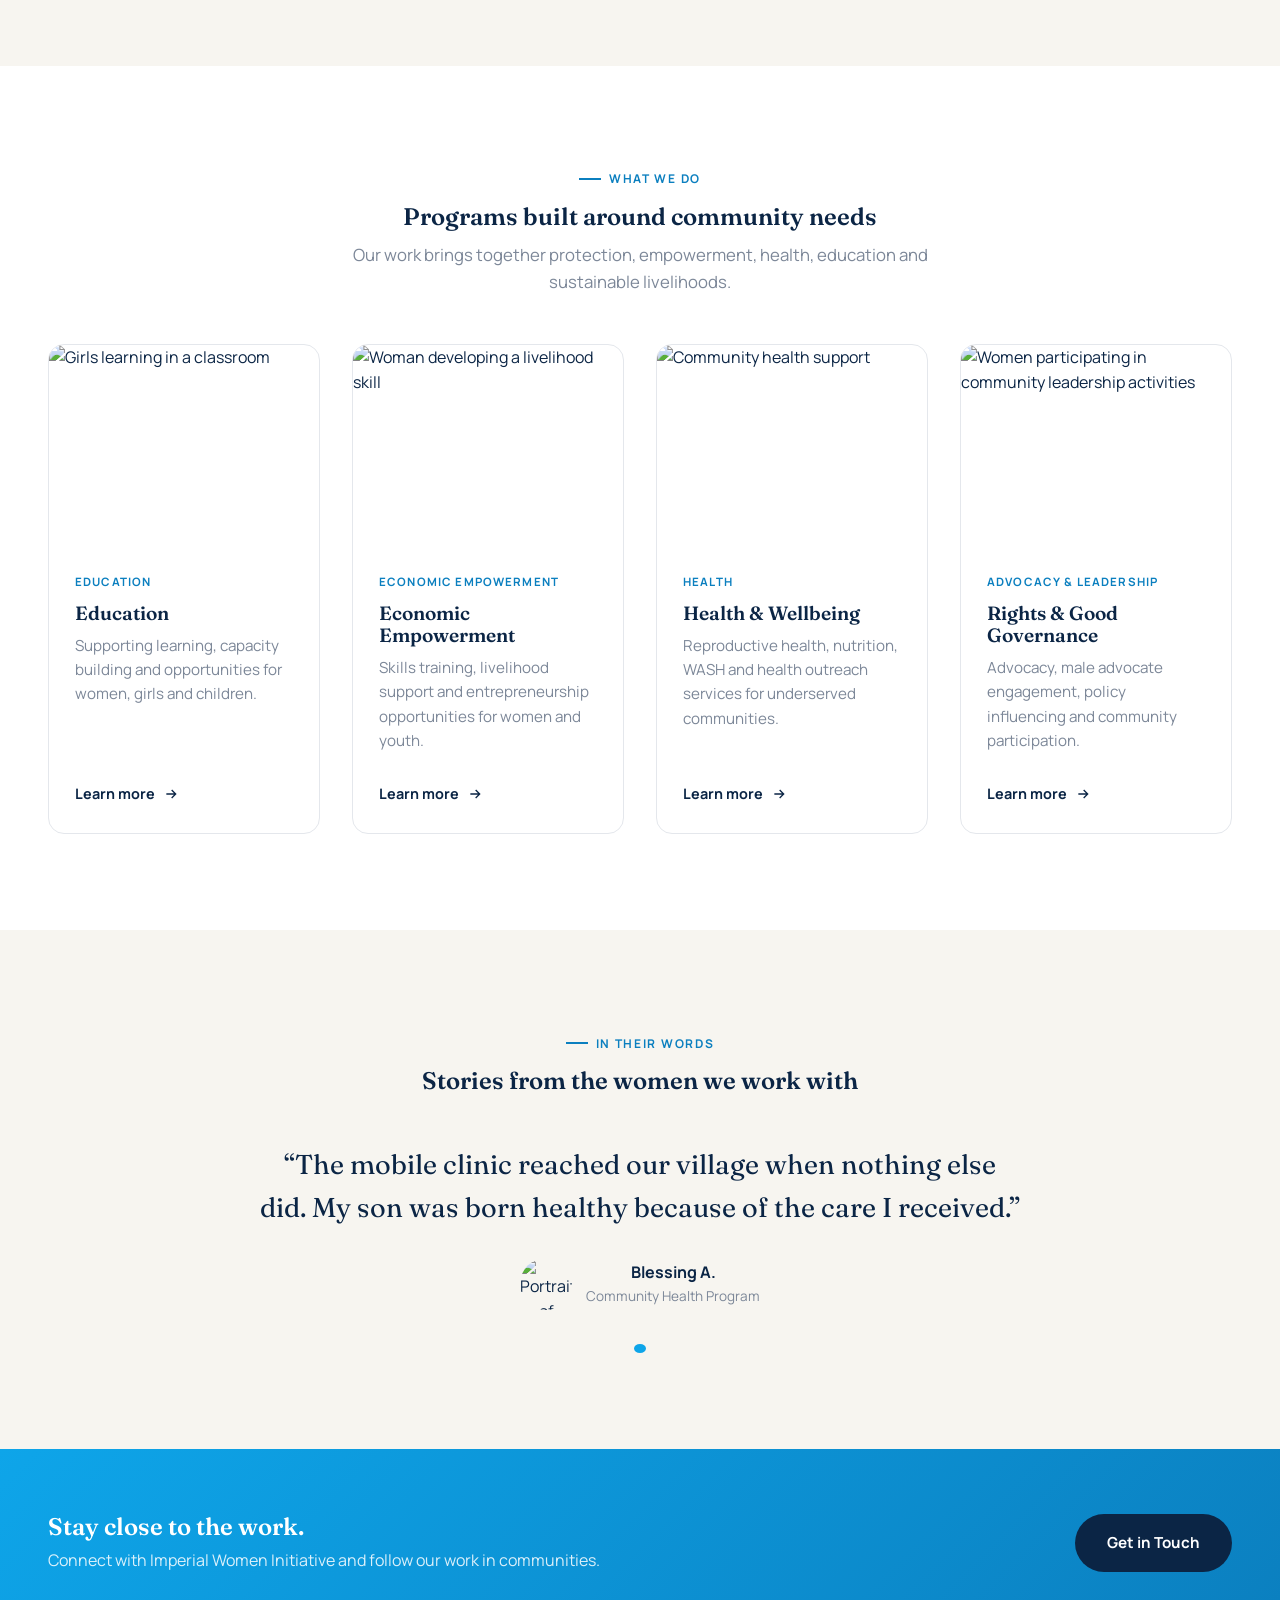
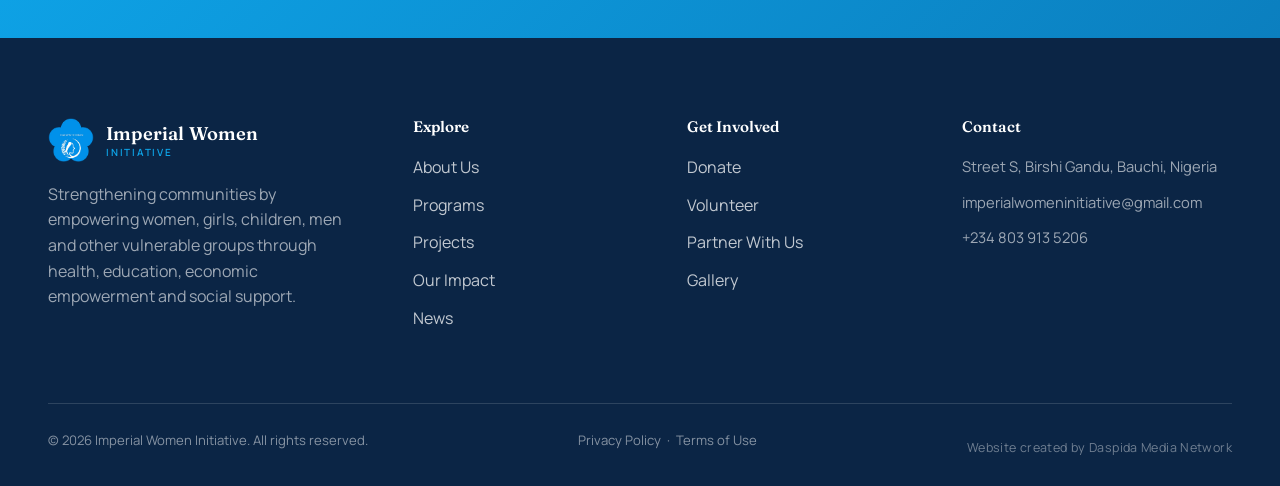
==== commit ca4a328d: "Remove inaccurate impact stats and update IWI story" ====
--- a/index.html
+++ b/index.html
@@ -1,290 +1,14 @@
 <!DOCTYPE html>
 <html lang="en">
-<head>
-<meta charset="UTF-8">
-<meta name="viewport" content="width=device-width, initial-scale=1.0">
-<title>Imperial Women Initiative — Advancing Women, Strengthening Communities</title>
-<meta name="description" content="Imperial Women Initiative empowers women and girls through education, economic opportunity, health access and leadership programs across our communities.">
-<link rel="icon" href="images/logo.png">
-<link rel="preconnect" href="https://fonts.googleapis.com">
-<link href="https://fonts.googleapis.com/css2?family=Fraunces:opsz,wght@9..144,500;9..144,600;9..144,700&family=Manrope:wght@400;500;600;700;800&display=swap" rel="stylesheet">
-<link rel="stylesheet" href="css/style.css">
-</head>
+<head><meta charset="UTF-8"><meta name="viewport" content="width=device-width, initial-scale=1.0"><title>Imperial Women Initiative — Advancing Women, Strengthening Communities</title><meta name="description" content="Imperial Women Initiative strengthens community development by empowering women, girls, children, men and other vulnerable groups through health, education, economic empowerment and social support."><link rel="icon" href="images/logo.png"><link rel="preconnect" href="https://fonts.googleapis.com"><link href="https://fonts.googleapis.com/css2?family=Fraunces:opsz,wght@9..144,500;9..144,600;9..144,700&family=Manrope:wght@400;500;600;700;800&display=swap" rel="stylesheet"><link rel="stylesheet" href="css/style.css"></head>
 <body class="is-home">
-
 <div class="page-loader"><img src="images/logo.png" alt=""></div>
-
-<!-- ============ HEADER ============ -->
-<header class="site-header">
-  <div class="container">
-    <a href="index.html" class="brand">
-      <img src="images/logo.png" alt="Imperial Women Initiative logo">
-      <span class="brand-word">Imperial Women<span>Initiative</span></span>
-    </a>
-    <nav class="main-nav" id="main-nav">
-      <a href="index.html">Home</a>
-      <a href="about.html">About</a>
-      <a href="programs.html">Programs</a>
-      <a href="projects.html">Projects</a>
-      <a href="impact.html">Impact</a>
-      <a href="news.html">News</a>
-      <a href="gallery.html">Gallery</a>
-      <a href="contact.html">Contact</a>
-    </nav>
-    <div class="header-cta">
-      <a href="donate.html" class="btn btn-primary">Donate</a>
-      <button class="nav-toggle" aria-label="Open menu" aria-expanded="false">
-        <svg viewBox="0 0 24 24" fill="none" stroke="currentColor" stroke-width="2"><path d="M4 7h16M4 12h16M4 17h16"/></svg>
-      </button>
-    </div>
-  </div>
-</header>
-
-<!-- ============ HERO SLIDER ============ -->
-<section class="hero-slider" id="home">
-  <div class="hero-slide is-active" style="background-image:url('images/Imperial Women Initiative/hero.jpg');"></div>
-  <div class="hero-slide" style="background-image:url('images/Imperial Women Initiative/IMG-20250911-WA0008.jpg');"></div>
-  <div class="hero-slide" style="background-image:url('https://images.unsplash.com/photo-1573164713988-8665fc963095?q=80&w=1740&auto=format&fit=crop');"></div>
-
-  <div class="hero-inner">
-    <span class="hero-eyebrow">Registered Non-Profit · Est. 2016</span>
-    <h1>Investing in women<br>is investing in <em>every</em> future.</h1>
-    <p class="lede">Imperial Women Initiative equips women and girls with education, economic opportunity, health access and leadership — so entire communities rise with them.</p>
-    <div class="hero-actions">
-      <a href="donate.html" class="btn btn-primary">Support the Work</a>
-      <a href="programs.html" class="btn btn-outline">Explore Our Programs</a>
-    </div>
-
-  <div class="hero-dots" aria-label="Slide navigation"></div>
-  <div class="hero-nav">
-    <button class="hero-arrow hero-prev" aria-label="Previous slide"><svg viewBox="0 0 24 24" fill="none" stroke="currentColor" stroke-width="2"><path d="M15 18l-6-6 6-6"/></svg></button>
-    <button class="hero-arrow hero-next" aria-label="Next slide"><svg viewBox="0 0 24 24" fill="none" stroke="currentColor" stroke-width="2"><path d="M9 18l6-6-6-6"/></svg></button>
-  </div>
-</section>
-
-<!-- ============ PARTNER MARQUEE ============ -->
-<div class="marquee-strip">
-  <div class="container" style="overflow:hidden;">
-    <div class="marquee-track">
-      <img src="https://placehold.co/140x40/7C8798/F7F5F0?text=UN+WOMEN" alt="Partner logo">
-      <img src="https://placehold.co/140x40/7C8798/F7F5F0?text=GLOBAL+FUND" alt="Partner logo">
-      <img src="https://placehold.co/140x40/7C8798/F7F5F0?text=HERSTRONG" alt="Partner logo">
-      <img src="https://placehold.co/140x40/7C8798/F7F5F0?text=CIVIC+TRUST" alt="Partner logo">
-      <img src="https://placehold.co/140x40/7C8798/F7F5F0?text=OPEN+ROADS" alt="Partner logo">
-      <img src="https://placehold.co/140x40/7C8798/F7F5F0?text=BRIGHT+PATH" alt="Partner logo">
-      <!-- duplicate set for seamless loop -->
-      <img src="https://placehold.co/140x40/7C8798/F7F5F0?text=UN+WOMEN" alt="Partner logo">
-      <img src="https://placehold.co/140x40/7C8798/F7F5F0?text=GLOBAL+FUND" alt="Partner logo">
-      <img src="https://placehold.co/140x40/7C8798/F7F5F0?text=HERSTRONG" alt="Partner logo">
-      <img src="https://placehold.co/140x40/7C8798/F7F5F0?text=CIVIC+TRUST" alt="Partner logo">
-      <img src="https://placehold.co/140x40/7C8798/F7F5F0?text=OPEN+ROADS" alt="Partner logo">
-      <img src="https://placehold.co/140x40/7C8798/F7F5F0?text=BRIGHT+PATH" alt="Partner logo">
-    </div>
-  </div>
-</div>
-
-<!-- ============ MISSION ============ -->
-<section class="section">
-  <div class="container mission-grid">
-    <div class="mission-media">
-      <div class="petal-frame">
-        <img src="images/Imperial Women Initiative/IMG-20250911-WA0016.jpg" alt="Women in a skills training workshop">
-      </div>
-      <div class="mission-card">
-        <span class="num"></span>
-        <p></p>
-      </div>
-    </div>
-    <div>
-      <span class="eyebrow">Our Mission</span>
-      <h2>Every woman deserves the tools to build the life she chooses.</h2>
-      <p class="lede">To strengthen community development by delivering impactful programs that empower women, girls, children, men, and other vulnerable groups through economic empowerment, access to health care, education, and social support—while actively promoting violence-free spaces for all</p>
-      <div class="value-list">
-        <div class="value-item">
-          <span class="dot"></span>
-          <div><h4>Community-Led</h4><p>Every program is designed with the women who will use it.</p></div>
-        </div>
-        <div class="value-item">
-          <span class="dot"></span>
-          <div><h4>Radically Transparent</h4><p>Full financial reporting, published annually.</p></div>
-        </div>
-        <div class="value-item">
-          <span class="dot"></span>
-          <div><h4>Long-Term</h4><p>We commit to communities for years, not single campaigns.</p></div>
-        </div>
-        <div class="value-item">
-          <span class="dot"></span>
-          <div><h4>Locally Staffed</h4><p>96% of our field team lives in the communities we serve.</p></div>
-        </div>
-      </div>
-      <a href="about.html" class="btn btn-navy" style="margin-top:34px;">More About Our Story</a>
-    </div>
-  </div>
-</section>
-
-<!-- ============ PROGRAMS PREVIEW ============ -->
-<section class="section" style="background:#fff;">
-  <div class="container">
-    <div class="section-head center">
-      <span class="eyebrow">What We Do</span>
-      <h2>Four pillars, one purpose</h2>
-      <p>Focused programs that compound into lasting independence.</p>
-    </div>
-    <div class="grid grid-4">
-      <div class="card">
-        <div class="card-media"><img src="https://images.unsplash.com/photo-1509062522246-3755977927d7?q=80&w=800&auto=format&fit=crop" alt="Classroom of girls learning"></div>
-        <div class="card-body">
-          <span class="card-tag">Education</span>
-          <h3>Scholarships &amp; Literacy</h3>
-          <p>Tuition support, mentorship and adult literacy classes for women and girls.</p>
-          <a href="programs.html" class="card-link">Learn more <svg viewBox="0 0 24 24" fill="none" stroke="currentColor" stroke-width="2"><path d="M5 12h14M13 6l6 6-6 6"/></svg></a>
-        </div>
-      </div>
-      <div class="card">
-        <div class="card-media"><img src="https://images.unsplash.com/photo-1621243804936-775306a8f2e3?q=80&w=800&auto=format&fit=crop" alt="Woman working at a sewing machine in her small business"></div>
-        <div class="card-body">
-          <span class="card-tag">Economic Empowerment</span>
-          <h3>Skills &amp; Micro-Enterprise</h3>
-          <p>Vocational training, startup grants and savings circles for women-led businesses.</p>
-          <a href="programs.html" class="card-link">Learn more <svg viewBox="0 0 24 24" fill="none" stroke="currentColor" stroke-width="2"><path d="M5 12h14M13 6l6 6-6 6"/></svg></a>
-        </div>
-      </div>
-      <div class="card">
-        <div class="card-media"><img src="https://images.unsplash.com/photo-1584515979956-d9f6e5d09982?q=80&w=800&auto=format&fit=crop" alt="Community health worker with a mother and child"></div>
-        <div class="card-body">
-          <span class="card-tag">Health</span>
-          <h3>Maternal &amp; Community Health</h3>
-          <p>Mobile clinics, maternal care and health education in underserved areas.</p>
-          <a href="programs.html" class="card-link">Learn more <svg viewBox="0 0 24 24" fill="none" stroke="currentColor" stroke-width="2"><path d="M5 12h14M13 6l6 6-6 6"/></svg></a>
-        </div>
-      </div>
-      <div class="card">
-        <div class="card-media"><img src="https://images.unsplash.com/photo-1587825140708-dfaf72ae4b04?q=80&w=800&auto=format&fit=crop" alt="Women gathered in a leadership circle discussion"></div>
-        <div class="card-body">
-          <span class="card-tag">Leadership</span>
-          <h3>Voice &amp; Leadership</h3>
-          <p>Civic training and mentorship that puts women in decision-making rooms.</p>
-          <a href="programs.html" class="card-link">Learn more <svg viewBox="0 0 24 24" fill="none" stroke="currentColor" stroke-width="2"><path d="M5 12h14M13 6l6 6-6 6"/></svg></a>
-        </div>
-      </div>
-    </div>
-  </div>
-</section>
-
-<!-- ============ IMPACT COUNTERS ============ -->
-<section class="section-tight section-navy">
-  <div class="container">
-    <div class="counters">
-      <div class="counter-item"><span class="num" data-count="8400" data-suffix="+">0</span><div class="cap">Women &amp; Girls Reached</div></div>
-      <div class="counter-item"><span class="num" data-count="120" data-suffix="">0</span><div class="cap">Communities Served</div></div>
-      <div class="counter-item"><span class="num" data-count="36" data-suffix="">0</span><div class="cap">Active Programs</div></div>
-      <div class="counter-item"><span class="num" data-count="94" data-suffix="%">0</span><div class="cap">Funds to Programs</div></div>
-    </div>
-  </div>
-</section>
-
-<!-- ============ TESTIMONIALS ============ -->
-<section class="section">
-  <div class="container">
-    <div class="section-head center">
-      <span class="eyebrow">In Their Words</span>
-      <h2>Stories from the women we work with</h2>
-    </div>
-    <div class="testimonial-wrap">
-      <div class="testimonial-slide is-active">
-        <p class="testimonial-quote">"The savings circle gave me more than capital — it gave me a community of women who believed in my business before I did."</p>
-        <div class="testimonial-person">
-          <img src="https://images.unsplash.com/photo-1531123897727-8f129e1688ce?q=80&w=200&auto=format&fit=crop" alt="Portrait of Amaka O.">
-          <div><div class="name">Amaka O.</div><div class="role">Micro-Enterprise Graduate, 2023</div></div>
-        </div>
-      </div>
-      <div class="testimonial-slide">
-        <p class="testimonial-quote">"I finished my nursing certificate because of the scholarship program. My daughters now believe school is possible for them too."</p>
-        <div class="testimonial-person">
-          <img src="https://images.unsplash.com/photo-1487412720507-e7ab37603c6f?q=80&w=200&auto=format&fit=crop" alt="Portrait of Ngozi F.">
-          <div><div class="name">Ngozi F.</div><div class="role">Scholarship Alumna, 2021</div></div>
-        </div>
-      </div>
-      <div class="testimonial-slide">
-        <p class="testimonial-quote">"The mobile clinic reached our village when nothing else did. My son was born healthy because of the care I received."</p>
-        <div class="testimonial-person">
-          <img src="https://images.unsplash.com/photo-1544005313-94ddf0286df2?q=80&w=200&auto=format&fit=crop" alt="Portrait of Blessing A.">
-          <div><div class="name">Blessing A.</div><div class="role">Community Health Program</div></div>
-        </div>
-      </div>
-      <div class="testimonial-dots"></div>
-    </div>
-  </div>
-</section>
-
-<!-- ============ CTA / NEWSLETTER ============ -->
-<section class="section-tight section-sky">
-  <div class="container cta-split">
-    <div>
-      <h2>Stay close to the work.</h2>
-      <p style="color:rgba(255,255,255,.85); margin:0;">Monthly stories and updates from the field — no spam, ever.</p>
-    </div>
-    <form class="newsletter-form" data-form>
-      <input type="email" placeholder="Your email address" required aria-label="Email address">
-      <button type="submit" class="btn btn-navy">Subscribe</button>
-    </form>
-  </div>
-</section>
-
-<!-- ============ FOOTER ============ -->
-<footer class="site-footer">
-  <div class="container">
-    <div class="footer-grid">
-      <div class="footer-brand">
-        <a href="index.html" class="brand">
-          <img src="images/logo.png" alt="Imperial Women Initiative logo">
-          <span class="brand-word">Imperial Women<span>Initiative</span></span>
-        </a>
-        <p>Equipping women and girls with the tools to build the lives they choose — through education, opportunity, health and leadership.</p>
-        <div class="footer-social">
-          <a href="#" aria-label="Facebook"><svg viewBox="0 0 24 24" fill="currentColor"><path d="M13.5 21v-7.5H16l.5-3H13.5V8.3c0-.87.24-1.46 1.5-1.46H16.6V4.14C16.3 4.1 15.3 4 14.1 4c-2.5 0-4.2 1.53-4.2 4.33v2.17H7.4v3h2.5V21h3.6z"/></svg></a>
-          <a href="#" aria-label="Instagram"><svg viewBox="0 0 24 24" fill="none" stroke="currentColor" stroke-width="2"><rect x="3" y="3" width="18" height="18" rx="5"/><circle cx="12" cy="12" r="4"/><circle cx="17.5" cy="6.5" r="1"/></svg></a>
-          <a href="#" aria-label="X"><svg viewBox="0 0 24 24" fill="currentColor"><path d="M4 4l16 16M20 4L4 20"/></svg></a>
-          <a href="#" aria-label="LinkedIn"><svg viewBox="0 0 24 24" fill="currentColor"><path d="M4.98 3.5C4.98 4.88 3.87 6 2.5 6S0 4.88 0 3.5 1.12 1 2.5 1s2.48 1.12 2.48 2.5zM.5 8h4V23h-4V8zm7.5 0h3.8v2.05h.05c.53-1 1.83-2.05 3.77-2.05 4.03 0 4.78 2.65 4.78 6.1V23h-4v-6.9c0-1.65-.03-3.77-2.3-3.77-2.3 0-2.65 1.8-2.65 3.65V23h-4V8z"/></svg></a>
-        </div>
-      </div>
-      <div class="footer-col">
-        <h4>Explore</h4>
-        <ul>
-          <li><a href="about.html">About Us</a></li>
-          <li><a href="programs.html">Programs</a></li>
-          <li><a href="projects.html">Projects</a></li>
-          <li><a href="impact.html">Our Impact</a></li>
-          <li><a href="news.html">News</a></li>
-        </ul>
-      </div>
-      <div class="footer-col">
-        <h4>Get Involved</h4>
-        <ul>
-          <li><a href="donate.html">Donate</a></li>
-          <li><a href="contact.html">Volunteer</a></li>
-          <li><a href="contact.html">Partner With Us</a></li>
-          <li><a href="gallery.html">Gallery</a></li>
-        </ul>
-      </div>
-      <div class="footer-col">
-        <h4>Contact</h4>
-        <ul>
-          <li class="addr">Street S,<br>Birshi Gandu, Bauchi, Nigeria</li>
-          <li class="addr">victoriayodele@gmail.com</li>
-          <li class="addr">+234 8039135206</li>
-        </ul>
-      </div>
-    </div>
-    <div class="footer-bottom">
-      <span>&copy; <span data-year>2026</span> Imperial Women Initiative. All rights reserved.</span>
-      <span><a href="#">Privacy Policy</a> &nbsp;·&nbsp; <a href="#">Terms of Use</a></span>
-    </div>
-  </div>
-</footer>
-
-<button class="back-to-top" aria-label="Back to top"><svg viewBox="0 0 24 24" fill="none" stroke="currentColor" stroke-width="2"><path d="M12 19V5M5 12l7-7 7 7"/></svg></button>
-
-<script src="js/main.js"></script>
-</body>
-</html>
+<header class="site-header"><div class="container"><a href="index.html" class="brand"><img src="images/logo.png" alt="Imperial Women Initiative logo"><span class="brand-word">Imperial Women<span>Initiative</span></span></a><nav class="main-nav" id="main-nav"><a href="index.html" class="active">Home</a><a href="about.html">About</a><a href="programs.html">Programs</a><a href="projects.html">Projects</a><a href="impact.html">Impact</a><a href="news.html">News</a><a href="gallery.html">Gallery</a><a href="contact.html">Contact</a></nav><div class="header-cta"><a href="donate.html" class="btn btn-primary">Donate</a><button class="nav-toggle" aria-label="Open menu" aria-expanded="false"><svg viewBox="0 0 24 24" fill="none" stroke="currentColor" stroke-width="2"><path d="M4 7h16M4 12h16M4 17h16"/></svg></button></div></div></header>
+<section class="hero-slider" id="home"><div class="hero-slide is-active" style="background-image:url('images/Imperial Women Initiative/hero.jpg');"></div><div class="hero-slide" style="background-image:url('images/Imperial Women Initiative/IMG-20250911-WA0008.jpg');"></div><div class="hero-slide" style="background-image:url('https://images.unsplash.com/photo-1573164713988-8665fc963095?q=80&w=1740&auto=format&fit=crop');"></div><div class="hero-inner"><span class="hero-eyebrow">Registered Non-Profit · Est. 2025</span><h1>Investing in women<br>is investing in <em>every</em> future.</h1><p class="lede">Imperial Women Initiative strengthens community development by empowering women, girls, children, men and other vulnerable groups through economic empowerment, health care, education and social support — while promoting violence-free spaces for all.</p><div class="hero-actions"><a href="donate.html" class="btn btn-primary">Support the Work</a><a href="programs.html" class="btn btn-outline">Explore Our Programs</a></div></div><div class="hero-dots" aria-label="Slide navigation"></div><div class="hero-nav"><button class="hero-arrow hero-prev" aria-label="Previous slide"><svg viewBox="0 0 24 24" fill="none" stroke="currentColor" stroke-width="2"><path d="M15 18l-6-6 6-6"/></svg></button><button class="hero-arrow hero-next" aria-label="Next slide"><svg viewBox="0 0 24 24" fill="none" stroke="currentColor" stroke-width="2"><path d="M9 18l6-6-6-6"/></svg></button></div></section>
+<div class="marquee-strip"><div class="container" style="overflow:hidden;"><div class="marquee-track"><span style="font-weight:700;letter-spacing:.08em;">COMMUNITY</span><span style="font-weight:700;letter-spacing:.08em;">EMPOWERMENT</span><span style="font-weight:700;letter-spacing:.08em;">HEALTH</span><span style="font-weight:700;letter-spacing:.08em;">EDUCATION</span><span style="font-weight:700;letter-spacing:.08em;">WOMEN’S RIGHTS</span><span style="font-weight:700;letter-spacing:.08em;">FOOD SECURITY</span><span style="font-weight:700;letter-spacing:.08em;">GOOD GOVERNANCE</span><span style="font-weight:700;letter-spacing:.08em;">COMMUNITY</span><span style="font-weight:700;letter-spacing:.08em;">EMPOWERMENT</span><span style="font-weight:700;letter-spacing:.08em;">HEALTH</span><span style="font-weight:700;letter-spacing:.08em;">EDUCATION</span></div></div></div>
+<section class="section"><div class="container mission-grid"><div class="mission-media"><div class="petal-frame"><img src="images/Imperial Women Initiative/IMG-20250911-WA0016.jpg" alt="Women in a community program"></div></div><div><span class="eyebrow">Our Mission</span><h2>Strengthening communities by empowering people.</h2><p class="lede">To strengthen community development by delivering impactful programs that empower women, girls, children, men, and other vulnerable groups through economic empowerment, access to health care, education, and social support — while actively promoting violence-free spaces for all.</p><div class="value-list"><div class="value-item"><span class="dot"></span><div><h4>Resilience</h4><p>Supporting people and communities to withstand challenges and thrive.</p></div></div><div class="value-item"><span class="dot"></span><div><h4>Empowerment and Participation</h4><p>Creating opportunities for people to shape decisions that affect their lives.</p></div></div><div class="value-item"><span class="dot"></span><div><h4>Transparency and Accountability</h4><p>Working openly and responsibly with communities and partners.</p></div></div><div class="value-item"><span class="dot"></span><div><h4>Respect and Inclusion</h4><p>Promoting dignity, equality and inclusion for all.</p></div></div></div><a href="about.html" class="btn btn-navy" style="margin-top:34px;">Read Our Organizational Profile</a></div></div></section>
+<section class="section" style="background:#fff;"><div class="container"><div class="section-head center"><span class="eyebrow">What We Do</span><h2>Programs built around community needs</h2><p>Our work brings together protection, empowerment, health, education and sustainable livelihoods.</p></div><div class="grid grid-4"><div class="card"><div class="card-media"><img src="https://images.unsplash.com/photo-1509062522246-3755977927d7?q=80&w=800&auto=format&fit=crop" alt="Girls learning in a classroom"></div><div class="card-body"><span class="card-tag">Education</span><h3>Education</h3><p>Supporting learning, capacity building and opportunities for women, girls and children.</p><a href="programs.html" class="card-link">Learn more <svg viewBox="0 0 24 24" fill="none" stroke="currentColor" stroke-width="2"><path d="M5 12h14M13 6l6 6-6 6"/></svg></a></div></div><div class="card"><div class="card-media"><img src="https://images.unsplash.com/photo-1621243804936-775306a8f2e3?q=80&w=800&auto=format&fit=crop" alt="Woman developing a livelihood skill"></div><div class="card-body"><span class="card-tag">Economic Empowerment</span><h3>Economic Empowerment</h3><p>Skills training, livelihood support and entrepreneurship opportunities for women and youth.</p><a href="programs.html" class="card-link">Learn more <svg viewBox="0 0 24 24" fill="none" stroke="currentColor" stroke-width="2"><path d="M5 12h14M13 6l6 6-6 6"/></svg></a></div></div><div class="card"><div class="card-media"><img src="https://images.unsplash.com/photo-1584515979956-d9f6e5d09982?q=80&w=800&auto=format&fit=crop" alt="Community health support"></div><div class="card-body"><span class="card-tag">Health</span><h3>Health &amp; Wellbeing</h3><p>Reproductive health, nutrition, WASH and health outreach services for underserved communities.</p><a href="programs.html" class="card-link">Learn more <svg viewBox="0 0 24 24" fill="none" stroke="currentColor" stroke-width="2"><path d="M5 12h14M13 6l6 6-6 6"/></svg></a></div></div><div class="card"><div class="card-media"><img src="https://images.unsplash.com/photo-1587825140708-dfaf72ae4b04?q=80&w=800&auto=format&fit=crop" alt="Women participating in community leadership activities"></div><div class="card-body"><span class="card-tag">Advocacy &amp; Leadership</span><h3>Rights &amp; Good Governance</h3><p>Advocacy, male advocate engagement, policy influencing and community participation.</p><a href="programs.html" class="card-link">Learn more <svg viewBox="0 0 24 24" fill="none" stroke="currentColor" stroke-width="2"><path d="M5 12h14M13 6l6 6-6 6"/></svg></a></div></div></div></div></section>
+<section class="section"><div class="container"><div class="section-head center"><span class="eyebrow">In Their Words</span><h2>Stories from the women we work with</h2></div><div class="testimonial-wrap"><div class="testimonial-slide is-active"><p class="testimonial-quote">“The mobile clinic reached our village when nothing else did. My son was born healthy because of the care I received.”</p><div class="testimonial-person"><img src="https://images.unsplash.com/photo-1544005313-94ddf0286df2?q=80&w=200&auto=format&fit=crop" alt="Portrait of Blessing A."><div><div class="name">Blessing A.</div><div class="role">Community Health Program</div></div></div></div><div class="testimonial-dots"></div></div></div></section>
+<section class="section-tight section-sky"><div class="container cta-split"><div><h2>Stay close to the work.</h2><p style="color:rgba(255,255,255,.85);margin:0;">Connect with Imperial Women Initiative and follow our work in communities.</p></div><a href="contact.html" class="btn btn-navy">Get in Touch</a></div></section>
+<footer class="site-footer"><div class="container"><div class="footer-grid"><div class="footer-brand"><a href="index.html" class="brand"><img src="images/logo.png" alt="Imperial Women Initiative logo"><span class="brand-word">Imperial Women<span>Initiative</span></span></a><p>Strengthening communities by empowering women, girls, children, men and other vulnerable groups through health, education, economic empowerment and social support.</p></div><div class="footer-col"><h4>Explore</h4><ul><li><a href="about.html">About Us</a></li><li><a href="programs.html">Programs</a></li><li><a href="projects.html">Projects</a></li><li><a href="impact.html">Our Impact</a></li><li><a href="news.html">News</a></li></ul></div><div class="footer-col"><h4>Get Involved</h4><ul><li><a href="donate.html">Donate</a></li><li><a href="contact.html">Volunteer</a></li><li><a href="contact.html">Partner With Us</a></li><li><a href="gallery.html">Gallery</a></li></ul></div><div class="footer-col"><h4>Contact</h4><ul><li class="addr">Street S, Birshi Gandu, Bauchi, Nigeria</li><li class="addr">imperialwomeninitiative@gmail.com</li><li class="addr">+234 803 913 5206</li></ul></div></div><div class="footer-bottom"><span>&copy; <span data-year>2026</span> Imperial Women Initiative. All rights reserved.</span><span><a href="#">Privacy Policy</a> &nbsp;·&nbsp; <a href="#">Terms of Use</a></span></div></div></footer>
+<button class="back-to-top" aria-label="Back to top"><svg viewBox="0 0 24 24" fill="none" stroke="currentColor" stroke-width="2"><path d="M12 19V5M5 12l7-7 7 7"/></svg></button><script src="js/main.js"></script></body></html>
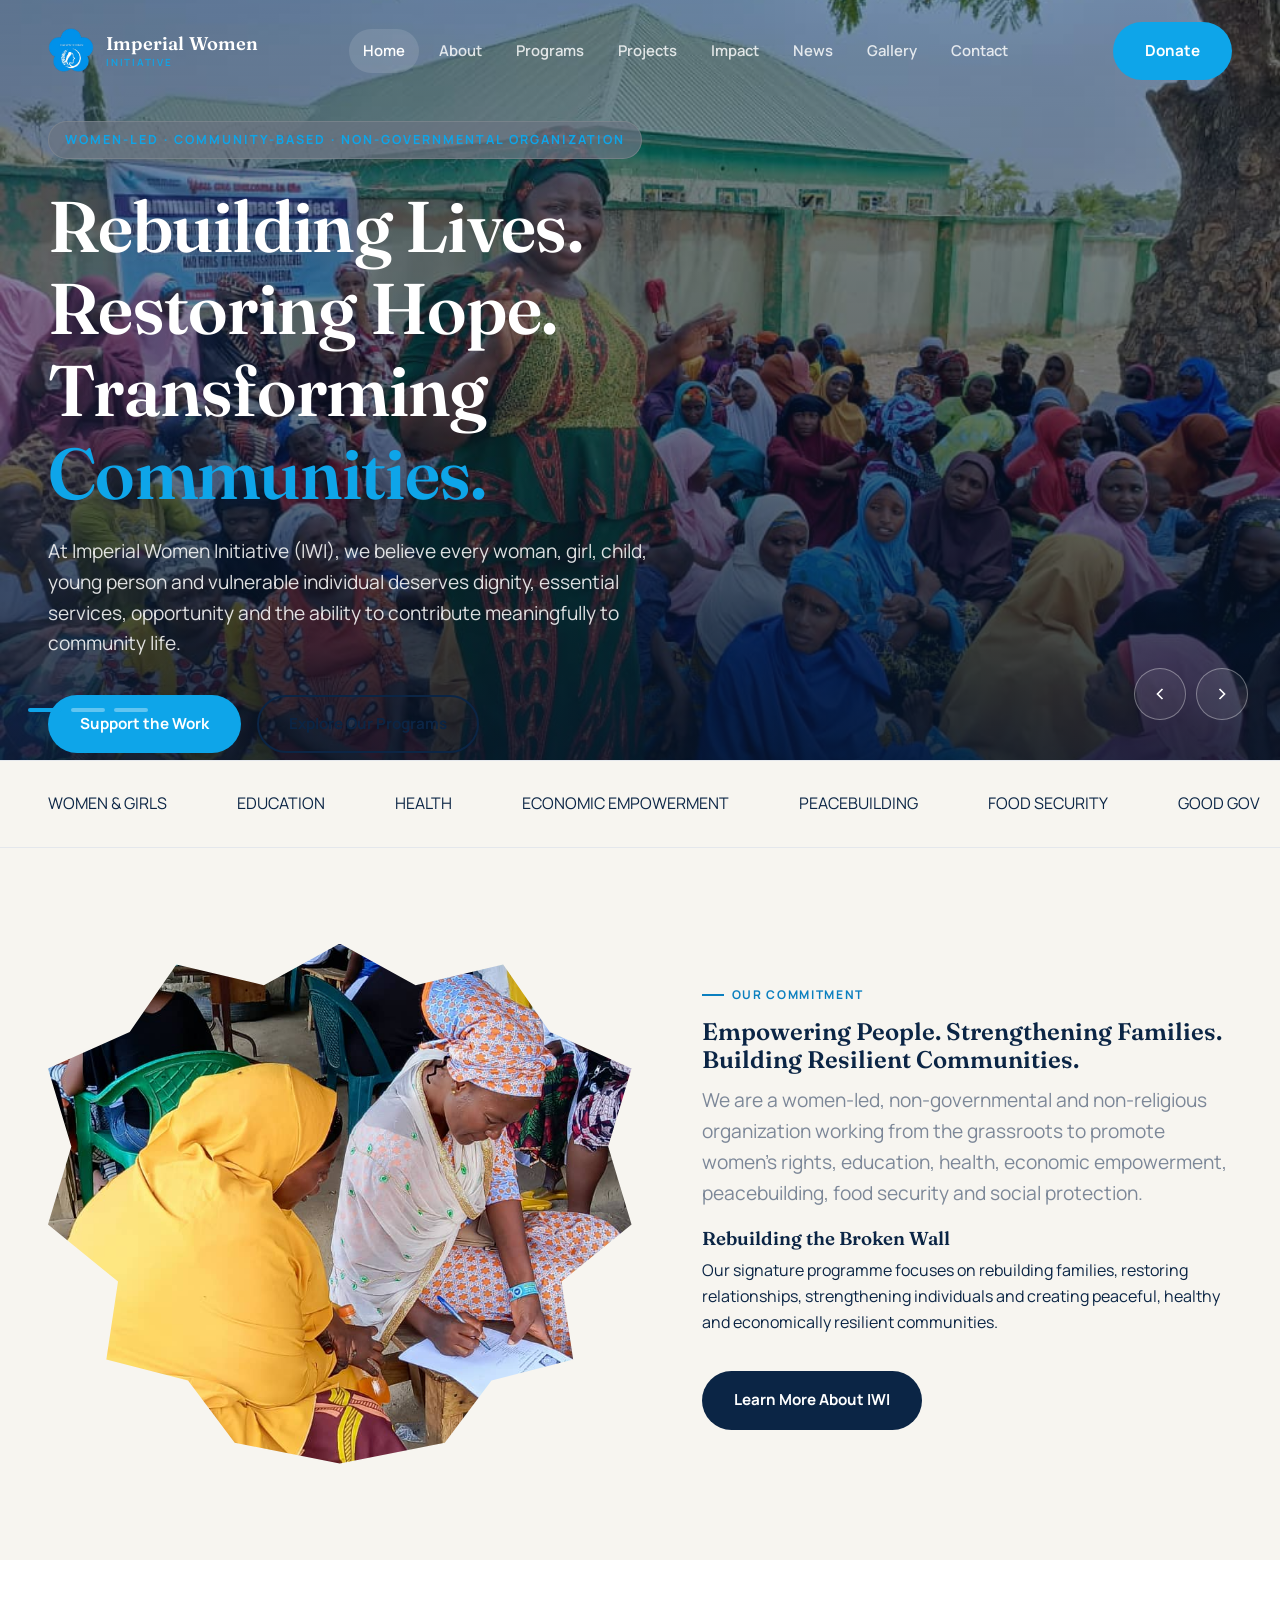
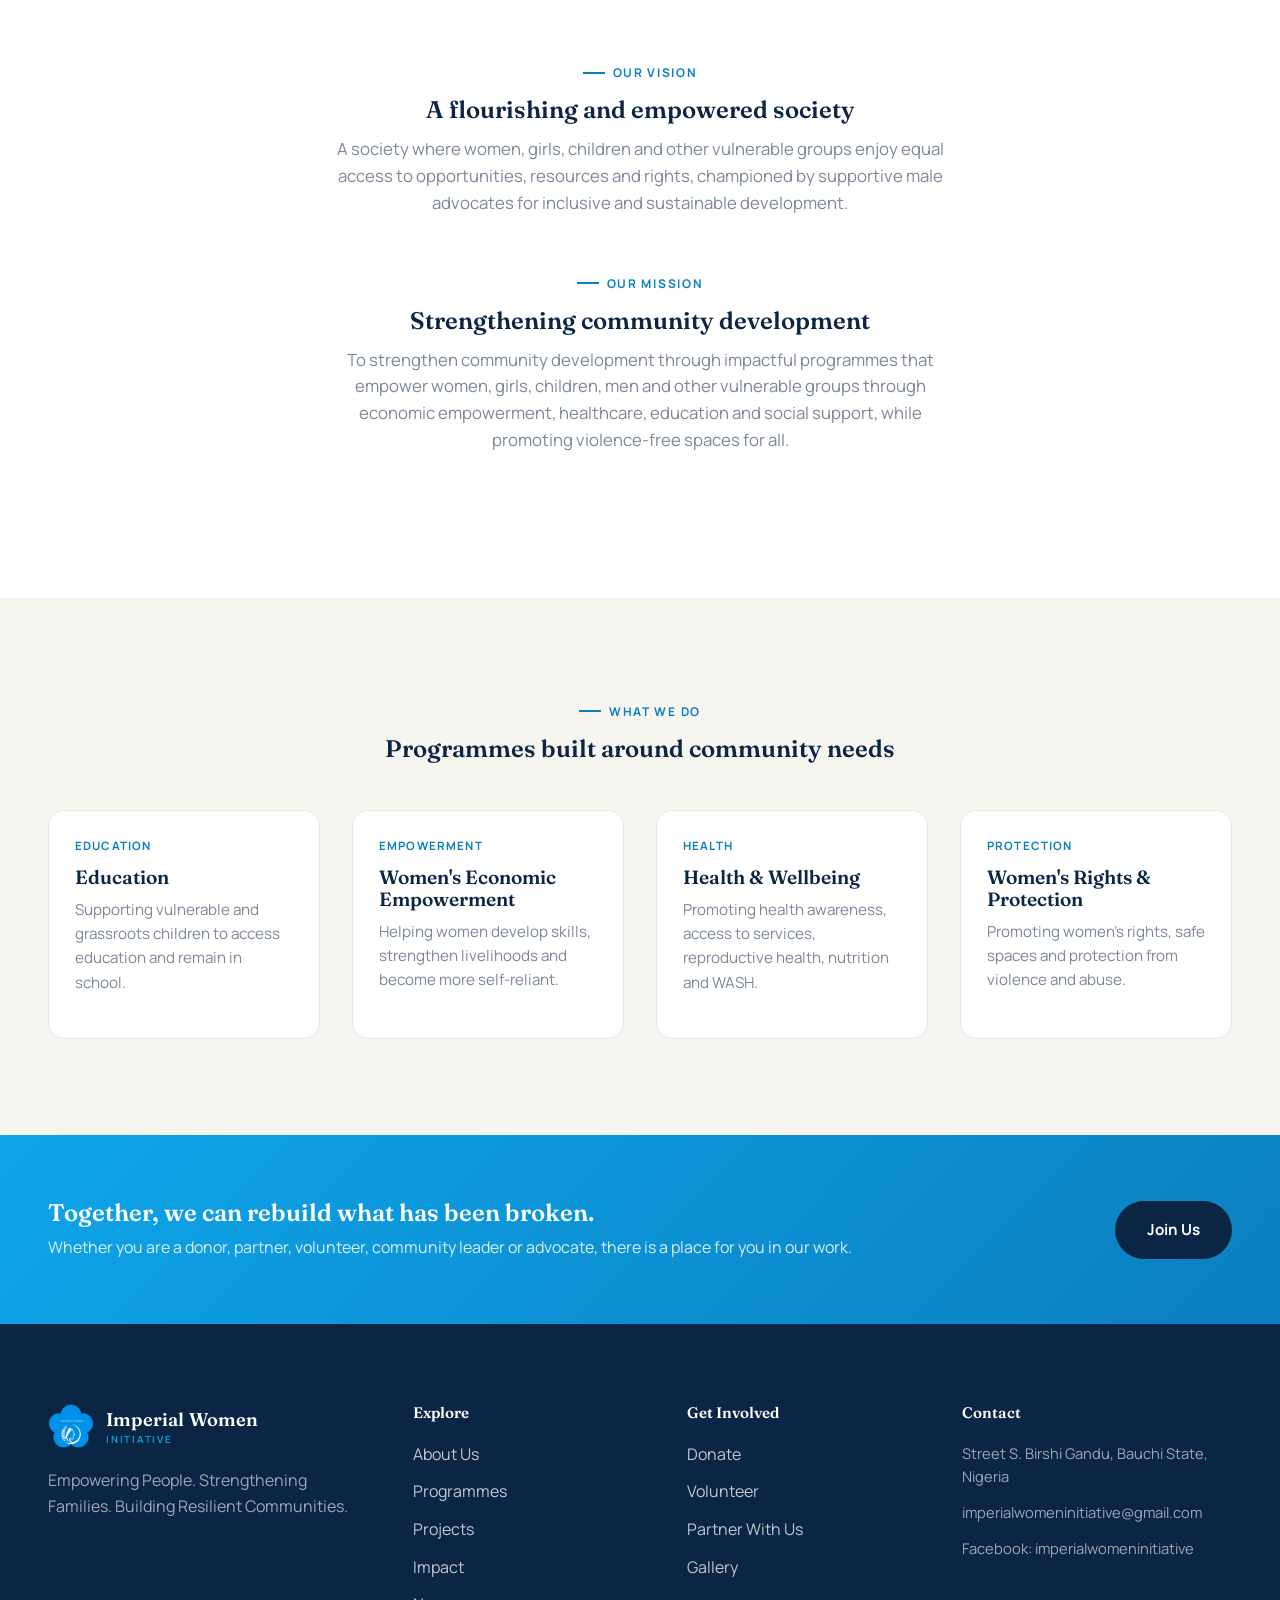
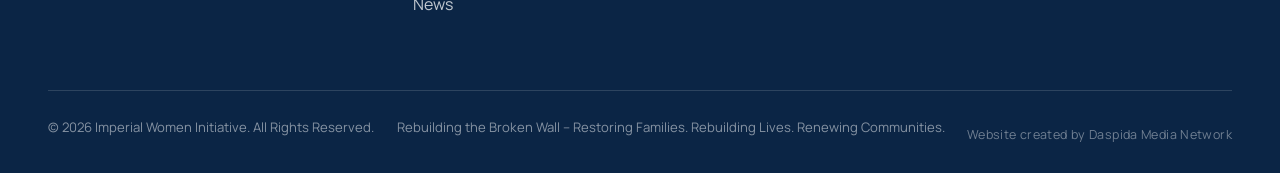
==== commit e6482c2e: "Update IWI content, donation details, news and gallery" ====
--- a/index.html
+++ b/index.html
@@ -1,14 +1,12 @@
 <!DOCTYPE html>
 <html lang="en">
-<head><meta charset="UTF-8"><meta name="viewport" content="width=device-width, initial-scale=1.0"><title>Imperial Women Initiative — Advancing Women, Strengthening Communities</title><meta name="description" content="Imperial Women Initiative strengthens community development by empowering women, girls, children, men and other vulnerable groups through health, education, economic empowerment and social support."><link rel="icon" href="images/logo.png"><link rel="preconnect" href="https://fonts.googleapis.com"><link href="https://fonts.googleapis.com/css2?family=Fraunces:opsz,wght@9..144,500;9..144,600;9..144,700&family=Manrope:wght@400;500;600;700;800&display=swap" rel="stylesheet"><link rel="stylesheet" href="css/style.css"></head>
-<body class="is-home">
-<div class="page-loader"><img src="images/logo.png" alt=""></div>
+<head><meta charset="UTF-8"><meta name="viewport" content="width=device-width, initial-scale=1.0"><title>Imperial Women Initiative (IWI) — Empowering People. Strengthening Families.</title><meta name="description" content="Imperial Women Initiative is a women-led, community-based non-governmental organization strengthening women, girls, children, youth and vulnerable communities."><link rel="icon" href="images/logo.png"><link rel="preconnect" href="https://fonts.googleapis.com"><link href="https://fonts.googleapis.com/css2?family=Fraunces:opsz,wght@9..144,500;9..144,600;9..144,700&family=Manrope:wght@400;500;600;700;800&display=swap" rel="stylesheet"><link rel="stylesheet" href="css/style.css"></head>
+<body class="is-home"><div class="page-loader"><img src="images/logo.png" alt=""></div>
 <header class="site-header"><div class="container"><a href="index.html" class="brand"><img src="images/logo.png" alt="Imperial Women Initiative logo"><span class="brand-word">Imperial Women<span>Initiative</span></span></a><nav class="main-nav" id="main-nav"><a href="index.html" class="active">Home</a><a href="about.html">About</a><a href="programs.html">Programs</a><a href="projects.html">Projects</a><a href="impact.html">Impact</a><a href="news.html">News</a><a href="gallery.html">Gallery</a><a href="contact.html">Contact</a></nav><div class="header-cta"><a href="donate.html" class="btn btn-primary">Donate</a><button class="nav-toggle" aria-label="Open menu" aria-expanded="false"><svg viewBox="0 0 24 24" fill="none" stroke="currentColor" stroke-width="2"><path d="M4 7h16M4 12h16M4 17h16"/></svg></button></div></div></header>
-<section class="hero-slider" id="home"><div class="hero-slide is-active" style="background-image:url('images/Imperial Women Initiative/hero.jpg');"></div><div class="hero-slide" style="background-image:url('images/Imperial Women Initiative/IMG-20250911-WA0008.jpg');"></div><div class="hero-slide" style="background-image:url('https://images.unsplash.com/photo-1573164713988-8665fc963095?q=80&w=1740&auto=format&fit=crop');"></div><div class="hero-inner"><span class="hero-eyebrow">Registered Non-Profit · Est. 2025</span><h1>Investing in women<br>is investing in <em>every</em> future.</h1><p class="lede">Imperial Women Initiative strengthens community development by empowering women, girls, children, men and other vulnerable groups through economic empowerment, health care, education and social support — while promoting violence-free spaces for all.</p><div class="hero-actions"><a href="donate.html" class="btn btn-primary">Support the Work</a><a href="programs.html" class="btn btn-outline">Explore Our Programs</a></div></div><div class="hero-dots" aria-label="Slide navigation"></div><div class="hero-nav"><button class="hero-arrow hero-prev" aria-label="Previous slide"><svg viewBox="0 0 24 24" fill="none" stroke="currentColor" stroke-width="2"><path d="M15 18l-6-6 6-6"/></svg></button><button class="hero-arrow hero-next" aria-label="Next slide"><svg viewBox="0 0 24 24" fill="none" stroke="currentColor" stroke-width="2"><path d="M9 18l6-6-6-6"/></svg></button></div></section>
-<div class="marquee-strip"><div class="container" style="overflow:hidden;"><div class="marquee-track"><span style="font-weight:700;letter-spacing:.08em;">COMMUNITY</span><span style="font-weight:700;letter-spacing:.08em;">EMPOWERMENT</span><span style="font-weight:700;letter-spacing:.08em;">HEALTH</span><span style="font-weight:700;letter-spacing:.08em;">EDUCATION</span><span style="font-weight:700;letter-spacing:.08em;">WOMEN’S RIGHTS</span><span style="font-weight:700;letter-spacing:.08em;">FOOD SECURITY</span><span style="font-weight:700;letter-spacing:.08em;">GOOD GOVERNANCE</span><span style="font-weight:700;letter-spacing:.08em;">COMMUNITY</span><span style="font-weight:700;letter-spacing:.08em;">EMPOWERMENT</span><span style="font-weight:700;letter-spacing:.08em;">HEALTH</span><span style="font-weight:700;letter-spacing:.08em;">EDUCATION</span></div></div></div>
-<section class="section"><div class="container mission-grid"><div class="mission-media"><div class="petal-frame"><img src="images/Imperial Women Initiative/IMG-20250911-WA0016.jpg" alt="Women in a community program"></div></div><div><span class="eyebrow">Our Mission</span><h2>Strengthening communities by empowering people.</h2><p class="lede">To strengthen community development by delivering impactful programs that empower women, girls, children, men, and other vulnerable groups through economic empowerment, access to health care, education, and social support — while actively promoting violence-free spaces for all.</p><div class="value-list"><div class="value-item"><span class="dot"></span><div><h4>Resilience</h4><p>Supporting people and communities to withstand challenges and thrive.</p></div></div><div class="value-item"><span class="dot"></span><div><h4>Empowerment and Participation</h4><p>Creating opportunities for people to shape decisions that affect their lives.</p></div></div><div class="value-item"><span class="dot"></span><div><h4>Transparency and Accountability</h4><p>Working openly and responsibly with communities and partners.</p></div></div><div class="value-item"><span class="dot"></span><div><h4>Respect and Inclusion</h4><p>Promoting dignity, equality and inclusion for all.</p></div></div></div><a href="about.html" class="btn btn-navy" style="margin-top:34px;">Read Our Organizational Profile</a></div></div></section>
-<section class="section" style="background:#fff;"><div class="container"><div class="section-head center"><span class="eyebrow">What We Do</span><h2>Programs built around community needs</h2><p>Our work brings together protection, empowerment, health, education and sustainable livelihoods.</p></div><div class="grid grid-4"><div class="card"><div class="card-media"><img src="https://images.unsplash.com/photo-1509062522246-3755977927d7?q=80&w=800&auto=format&fit=crop" alt="Girls learning in a classroom"></div><div class="card-body"><span class="card-tag">Education</span><h3>Education</h3><p>Supporting learning, capacity building and opportunities for women, girls and children.</p><a href="programs.html" class="card-link">Learn more <svg viewBox="0 0 24 24" fill="none" stroke="currentColor" stroke-width="2"><path d="M5 12h14M13 6l6 6-6 6"/></svg></a></div></div><div class="card"><div class="card-media"><img src="https://images.unsplash.com/photo-1621243804936-775306a8f2e3?q=80&w=800&auto=format&fit=crop" alt="Woman developing a livelihood skill"></div><div class="card-body"><span class="card-tag">Economic Empowerment</span><h3>Economic Empowerment</h3><p>Skills training, livelihood support and entrepreneurship opportunities for women and youth.</p><a href="programs.html" class="card-link">Learn more <svg viewBox="0 0 24 24" fill="none" stroke="currentColor" stroke-width="2"><path d="M5 12h14M13 6l6 6-6 6"/></svg></a></div></div><div class="card"><div class="card-media"><img src="https://images.unsplash.com/photo-1584515979956-d9f6e5d09982?q=80&w=800&auto=format&fit=crop" alt="Community health support"></div><div class="card-body"><span class="card-tag">Health</span><h3>Health &amp; Wellbeing</h3><p>Reproductive health, nutrition, WASH and health outreach services for underserved communities.</p><a href="programs.html" class="card-link">Learn more <svg viewBox="0 0 24 24" fill="none" stroke="currentColor" stroke-width="2"><path d="M5 12h14M13 6l6 6-6 6"/></svg></a></div></div><div class="card"><div class="card-media"><img src="https://images.unsplash.com/photo-1587825140708-dfaf72ae4b04?q=80&w=800&auto=format&fit=crop" alt="Women participating in community leadership activities"></div><div class="card-body"><span class="card-tag">Advocacy &amp; Leadership</span><h3>Rights &amp; Good Governance</h3><p>Advocacy, male advocate engagement, policy influencing and community participation.</p><a href="programs.html" class="card-link">Learn more <svg viewBox="0 0 24 24" fill="none" stroke="currentColor" stroke-width="2"><path d="M5 12h14M13 6l6 6-6 6"/></svg></a></div></div></div></div></section>
-<section class="section"><div class="container"><div class="section-head center"><span class="eyebrow">In Their Words</span><h2>Stories from the women we work with</h2></div><div class="testimonial-wrap"><div class="testimonial-slide is-active"><p class="testimonial-quote">“The mobile clinic reached our village when nothing else did. My son was born healthy because of the care I received.”</p><div class="testimonial-person"><img src="https://images.unsplash.com/photo-1544005313-94ddf0286df2?q=80&w=200&auto=format&fit=crop" alt="Portrait of Blessing A."><div><div class="name">Blessing A.</div><div class="role">Community Health Program</div></div></div></div><div class="testimonial-dots"></div></div></div></section>
-<section class="section-tight section-sky"><div class="container cta-split"><div><h2>Stay close to the work.</h2><p style="color:rgba(255,255,255,.85);margin:0;">Connect with Imperial Women Initiative and follow our work in communities.</p></div><a href="contact.html" class="btn btn-navy">Get in Touch</a></div></section>
-<footer class="site-footer"><div class="container"><div class="footer-grid"><div class="footer-brand"><a href="index.html" class="brand"><img src="images/logo.png" alt="Imperial Women Initiative logo"><span class="brand-word">Imperial Women<span>Initiative</span></span></a><p>Strengthening communities by empowering women, girls, children, men and other vulnerable groups through health, education, economic empowerment and social support.</p></div><div class="footer-col"><h4>Explore</h4><ul><li><a href="about.html">About Us</a></li><li><a href="programs.html">Programs</a></li><li><a href="projects.html">Projects</a></li><li><a href="impact.html">Our Impact</a></li><li><a href="news.html">News</a></li></ul></div><div class="footer-col"><h4>Get Involved</h4><ul><li><a href="donate.html">Donate</a></li><li><a href="contact.html">Volunteer</a></li><li><a href="contact.html">Partner With Us</a></li><li><a href="gallery.html">Gallery</a></li></ul></div><div class="footer-col"><h4>Contact</h4><ul><li class="addr">Street S, Birshi Gandu, Bauchi, Nigeria</li><li class="addr">imperialwomeninitiative@gmail.com</li><li class="addr">+234 803 913 5206</li></ul></div></div><div class="footer-bottom"><span>&copy; <span data-year>2026</span> Imperial Women Initiative. All rights reserved.</span><span><a href="#">Privacy Policy</a> &nbsp;·&nbsp; <a href="#">Terms of Use</a></span></div></div></footer>
-<button class="back-to-top" aria-label="Back to top"><svg viewBox="0 0 24 24" fill="none" stroke="currentColor" stroke-width="2"><path d="M12 19V5M5 12l7-7 7 7"/></svg></button><script src="js/main.js"></script></body></html>+<section class="hero-slider"><div class="hero-slide is-active" style="background-image:url('images/Imperial Women Initiative/hero.jpg');"></div><div class="hero-slide" style="background-image:url('images/Imperial Women Initiative/IMG-20250911-WA0008.jpg');"></div><div class="hero-slide" style="background-image:url('https://images.unsplash.com/photo-1573164713988-8665fc963095?q=80&w=1740&auto=format&fit=crop');"></div><div class="hero-inner"><span class="hero-eyebrow">Women-Led · Community-Based · Non-Governmental Organization</span><h1>Rebuilding Lives.<br>Restoring Hope.<br>Transforming <em>Communities.</em></h1><p class="lede">At Imperial Women Initiative (IWI), we believe every woman, girl, child, young person and vulnerable individual deserves dignity, essential services, opportunity and the ability to contribute meaningfully to community life.</p><div class="hero-actions"><a href="donate.html" class="btn btn-primary">Support the Work</a><a href="programs.html" class="btn btn-outline">Explore Our Programs</a></div></div><div class="hero-dots" aria-label="Slide navigation"></div><div class="hero-nav"><button class="hero-arrow hero-prev" aria-label="Previous slide"><svg viewBox="0 0 24 24" fill="none" stroke="currentColor" stroke-width="2"><path d="M15 18l-6-6 6-6"/></svg></button><button class="hero-arrow hero-next" aria-label="Next slide"><svg viewBox="0 0 24 24" fill="none" stroke="currentColor" stroke-width="2"><path d="M9 18l6-6-6-6"/></svg></button></div></section>
+<div class="marquee-strip"><div class="container" style="overflow:hidden"><div class="marquee-track"><span>WOMEN & GIRLS</span><span>EDUCATION</span><span>HEALTH</span><span>ECONOMIC EMPOWERMENT</span><span>PEACEBUILDING</span><span>FOOD SECURITY</span><span>GOOD GOVERNANCE</span><span>WOMEN & GIRLS</span><span>EDUCATION</span><span>HEALTH</span></div></div></div>
+<section class="section"><div class="container mission-grid"><div class="mission-media"><div class="petal-frame"><img src="images/Imperial Women Initiative/IMG-20250911-WA0016.jpg" alt="IWI community programme"></div></div><div><span class="eyebrow">Our Commitment</span><h2>Empowering People. Strengthening Families. Building Resilient Communities.</h2><p class="lede">We are a women-led, non-governmental and non-religious organization working from the grassroots to promote women's rights, education, health, economic empowerment, peacebuilding, food security and social protection.</p><h3>Rebuilding the Broken Wall</h3><p>Our signature programme focuses on rebuilding families, restoring relationships, strengthening individuals and creating peaceful, healthy and economically resilient communities.</p><a href="about.html" class="btn btn-navy" style="margin-top:20px">Learn More About IWI</a></div></div></section>
+<section class="section" style="background:#fff"><div class="container"><div class="section-head center"><span class="eyebrow">Our Vision</span><h2>A flourishing and empowered society</h2><p>A society where women, girls, children and other vulnerable groups enjoy equal access to opportunities, resources and rights, championed by supportive male advocates for inclusive and sustainable development.</p></div><div class="section-head center" style="margin-top:50px"><span class="eyebrow">Our Mission</span><h2>Strengthening community development</h2><p>To strengthen community development through impactful programmes that empower women, girls, children, men and other vulnerable groups through economic empowerment, healthcare, education and social support, while promoting violence-free spaces for all.</p></div></div></section>
+<section class="section"><div class="container"><div class="section-head center"><span class="eyebrow">What We Do</span><h2>Programmes built around community needs</h2></div><div class="grid grid-4"><div class="card"><div class="card-body"><span class="card-tag">Education</span><h3>Education</h3><p>Supporting vulnerable and grassroots children to access education and remain in school.</p></div></div><div class="card"><div class="card-body"><span class="card-tag">Empowerment</span><h3>Women's Economic Empowerment</h3><p>Helping women develop skills, strengthen livelihoods and become more self-reliant.</p></div></div><div class="card"><div class="card-body"><span class="card-tag">Health</span><h3>Health & Wellbeing</h3><p>Promoting health awareness, access to services, reproductive health, nutrition and WASH.</p></div></div><div class="card"><div class="card-body"><span class="card-tag">Protection</span><h3>Women's Rights & Protection</h3><p>Promoting women's rights, safe spaces and protection from violence and abuse.</p></div></div></div></div></section>
+<section class="section-tight section-sky"><div class="container cta-split"><div><h2>Together, we can rebuild what has been broken.</h2><p style="color:rgba(255,255,255,.85);margin:0">Whether you are a donor, partner, volunteer, community leader or advocate, there is a place for you in our work.</p></div><a href="contact.html" class="btn btn-navy">Join Us</a></div></section>
+<footer class="site-footer"><div class="container"><div class="footer-grid"><div class="footer-brand"><a href="index.html" class="brand"><img src="images/logo.png" alt="Imperial Women Initiative logo"><span class="brand-word">Imperial Women<span>Initiative</span></span></a><p>Empowering People. Strengthening Families. Building Resilient Communities.</p></div><div class="footer-col"><h4>Explore</h4><ul><li><a href="about.html">About Us</a></li><li><a href="programs.html">Programmes</a></li><li><a href="projects.html">Projects</a></li><li><a href="impact.html">Impact</a></li><li><a href="news.html">News</a></li></ul></div><div class="footer-col"><h4>Get Involved</h4><ul><li><a href="donate.html">Donate</a></li><li><a href="contact.html">Volunteer</a></li><li><a href="contact.html">Partner With Us</a></li><li><a href="gallery.html">Gallery</a></li></ul></div><div class="footer-col"><h4>Contact</h4><ul><li class="addr">Street S. Birshi Gandu, Bauchi State, Nigeria</li><li class="addr">imperialwomeninitiative@gmail.com</li><li class="addr">Facebook: imperialwomeninitiative</li></ul></div></div><div class="footer-bottom"><span>&copy; <span data-year>2026</span> Imperial Women Initiative. All Rights Reserved.</span><span>Rebuilding the Broken Wall – Restoring Families. Rebuilding Lives. Renewing Communities.</span></div></div></footer><button class="back-to-top" aria-label="Back to top"><svg viewBox="0 0 24 24" fill="none" stroke="currentColor" stroke-width="2"><path d="M12 19V5M5 12l7-7 7 7"/></svg></button><script src="js/main.js"></script></body></html>
